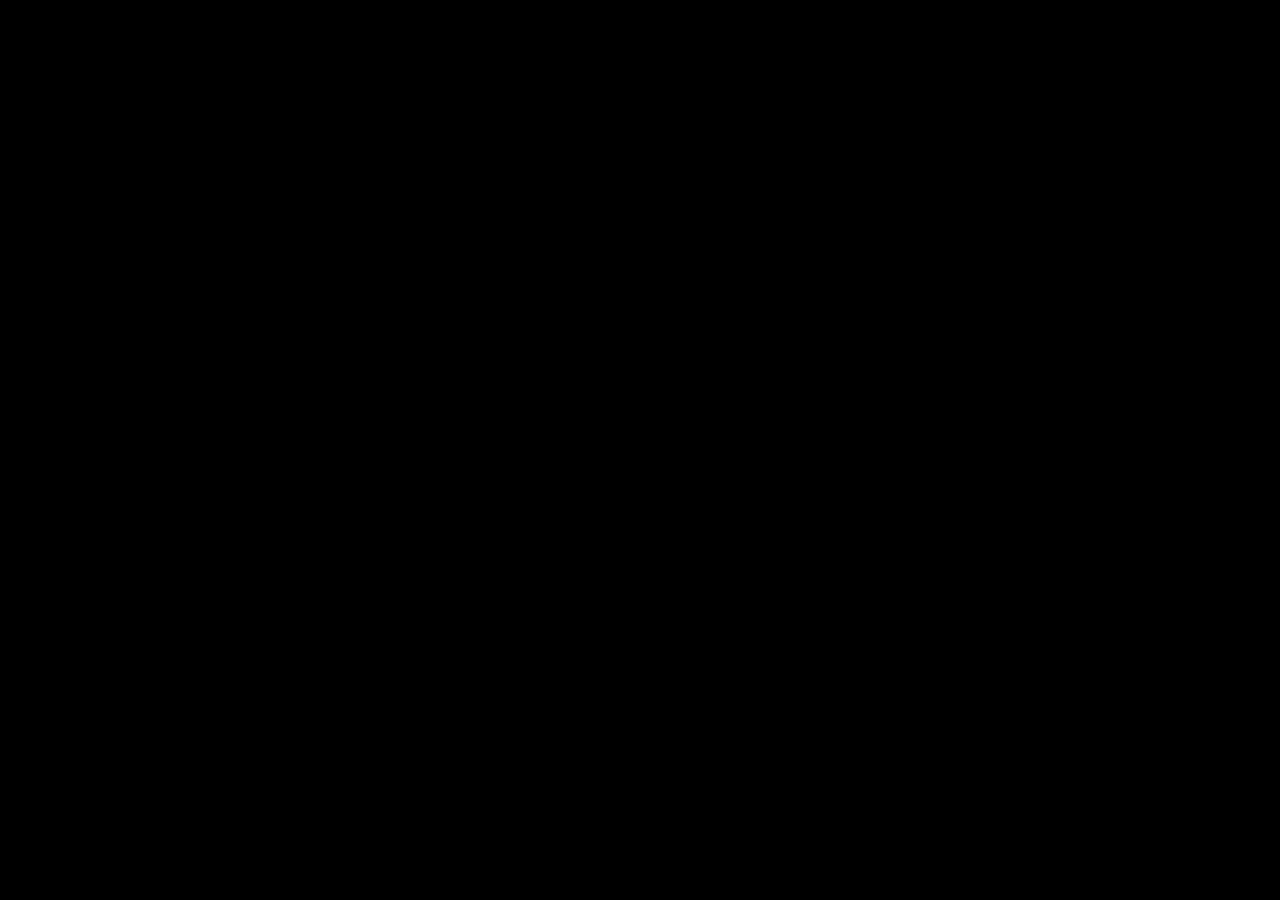
==== tutorial1/index.html @ ba489bbd "Add file" ====
<!DOCTYPE html>
<html>
<head>
    <meta charset="utf-8">
    <title>My Game</title>
    <link rel="icon" type="image/GIF" href="res/favicon.ico"/>
    <meta name="viewport" content="width=800,target-densitydpi=device-dpi,user-scalable=no" />
    <meta name="apple-mobile-web-app-capable" content="yes"/>
    <meta name="full-screen" content="yes"/>
    <meta name="screen-orientation" content="portrait"/>
    <meta name="x5-fullscreen" content="true"/>
    <meta name="360-fullscreen" content="true"/>
    <style>
        body, canvas, div {
            -moz-user-select: none;
            -webkit-user-select: none;
            -ms-user-select: none;
            -khtml-user-select: none;
            -webkit-tap-highlight-color: rgba(0, 0, 0, 0);
        }
    </style>
</head>
<body style="padding:0; margin: 0; background: #000;">
<canvas id="gameCanvas" width="800" height="600"></canvas>
<script src="cocos2d.js"></script>
</body>
</html>
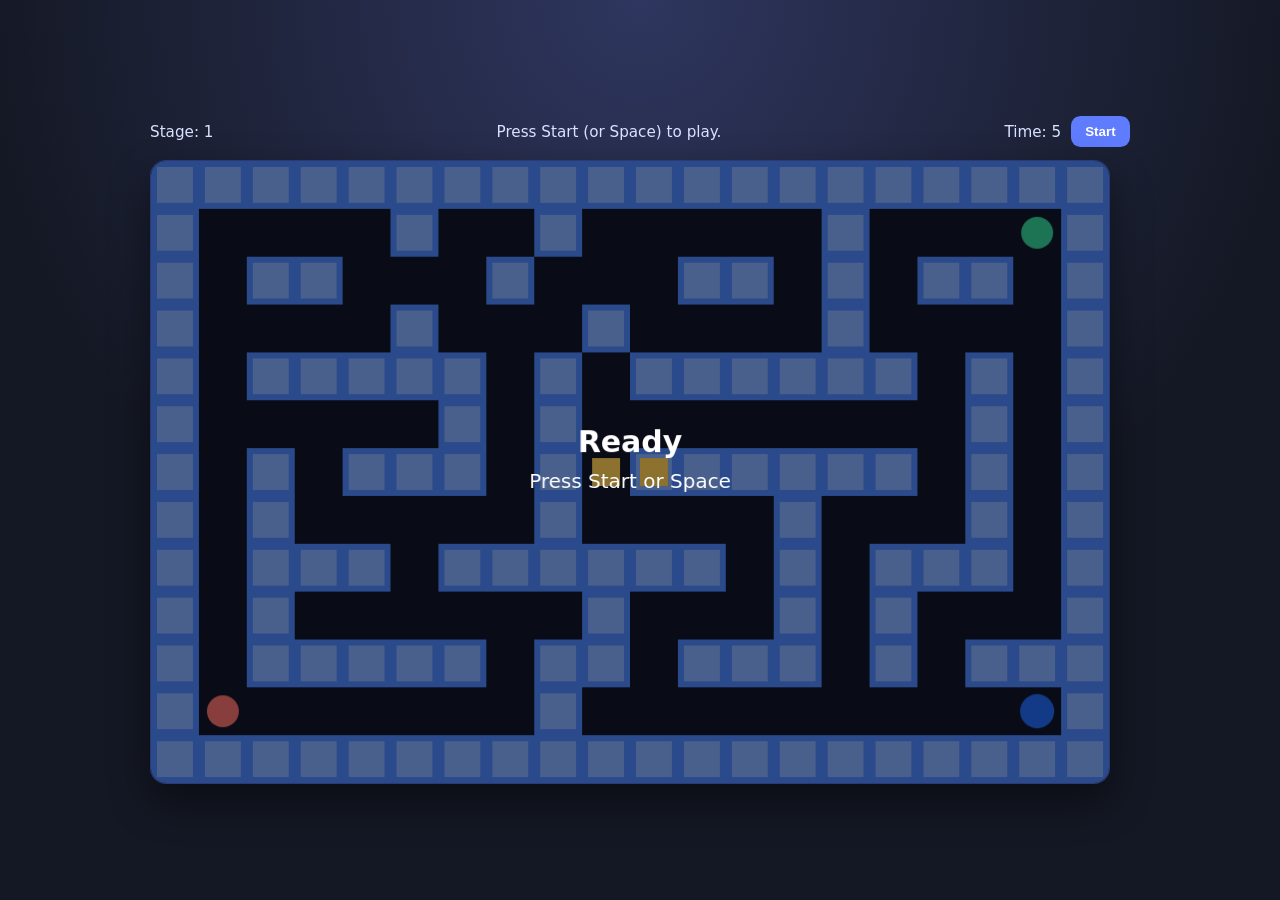
==== commit f2f2c30f: "Modernize maze game for current web platform" ====
--- a/tutorial1/index.html
+++ b/tutorial1/index.html
@@ -1,27 +1,85 @@
-<!DOCTYPE html>
-<html>
-<head>
-    <meta charset="utf-8">
-    <title>My Game</title>
-    <link rel="icon" type="image/GIF" href="res/favicon.ico"/>
-    <meta name="viewport" content="width=800,target-densitydpi=device-dpi,user-scalable=no" />
-    <meta name="apple-mobile-web-app-capable" content="yes"/>
-    <meta name="full-screen" content="yes"/>
-    <meta name="screen-orientation" content="portrait"/>
-    <meta name="x5-fullscreen" content="true"/>
-    <meta name="360-fullscreen" content="true"/>
+<!doctype html>
+<html lang="en">
+  <head>
+    <meta charset="UTF-8" />
+    <meta name="viewport" content="width=device-width, initial-scale=1" />
+    <title>Couple Maze</title>
     <style>
-        body, canvas, div {
-            -moz-user-select: none;
-            -webkit-user-select: none;
-            -ms-user-select: none;
-            -khtml-user-select: none;
-            -webkit-tap-highlight-color: rgba(0, 0, 0, 0);
-        }
+      :root {
+        color-scheme: dark;
+        font-family: Inter, system-ui, -apple-system, Segoe UI, Roboto, sans-serif;
+      }
+
+      * {
+        box-sizing: border-box;
+      }
+
+      body {
+        margin: 0;
+        min-height: 100svh;
+        display: grid;
+        place-items: center;
+        background: radial-gradient(circle at top, #2f365f, #141824 60%);
+      }
+
+      .game-shell {
+        width: min(96vw, 980px);
+        display: grid;
+        gap: 0.8rem;
+      }
+
+      .hud {
+        display: flex;
+        justify-content: space-between;
+        align-items: center;
+        font-size: 0.95rem;
+        color: #d9e2ff;
+      }
+
+      .controls {
+        display: flex;
+        gap: 0.6rem;
+        align-items: center;
+      }
+
+      button {
+        border: 0;
+        background: #5f7cff;
+        color: white;
+        border-radius: 0.6rem;
+        padding: 0.5rem 0.9rem;
+        font-weight: 600;
+        cursor: pointer;
+      }
+
+      button:hover {
+        filter: brightness(1.08);
+      }
+
+      canvas {
+        width: 100%;
+        max-width: 960px;
+        aspect-ratio: 20 / 13;
+        border-radius: 1rem;
+        border: 1px solid #5f7cff66;
+        background: #0a0d16;
+        box-shadow: 0 18px 40px #00000075;
+      }
     </style>
-</head>
-<body style="padding:0; margin: 0; background: #000;">
-<canvas id="gameCanvas" width="800" height="600"></canvas>
-<script src="cocos2d.js"></script>
-</body>
+  </head>
+  <body>
+    <main class="game-shell">
+      <header class="hud">
+        <div id="stageText">Stage: 1</div>
+        <div id="messageText">Press Start (or Space) to play.</div>
+        <div class="controls">
+          <span id="timerText">Time: 0</span>
+          <button id="startButton" type="button">Start</button>
+        </div>
+      </header>
+      <canvas id="gameCanvas" width="960" height="624" aria-label="Couple Maze game area"></canvas>
+    </main>
+
+    <script type="module" src="main.js"></script>
+  </body>
 </html>
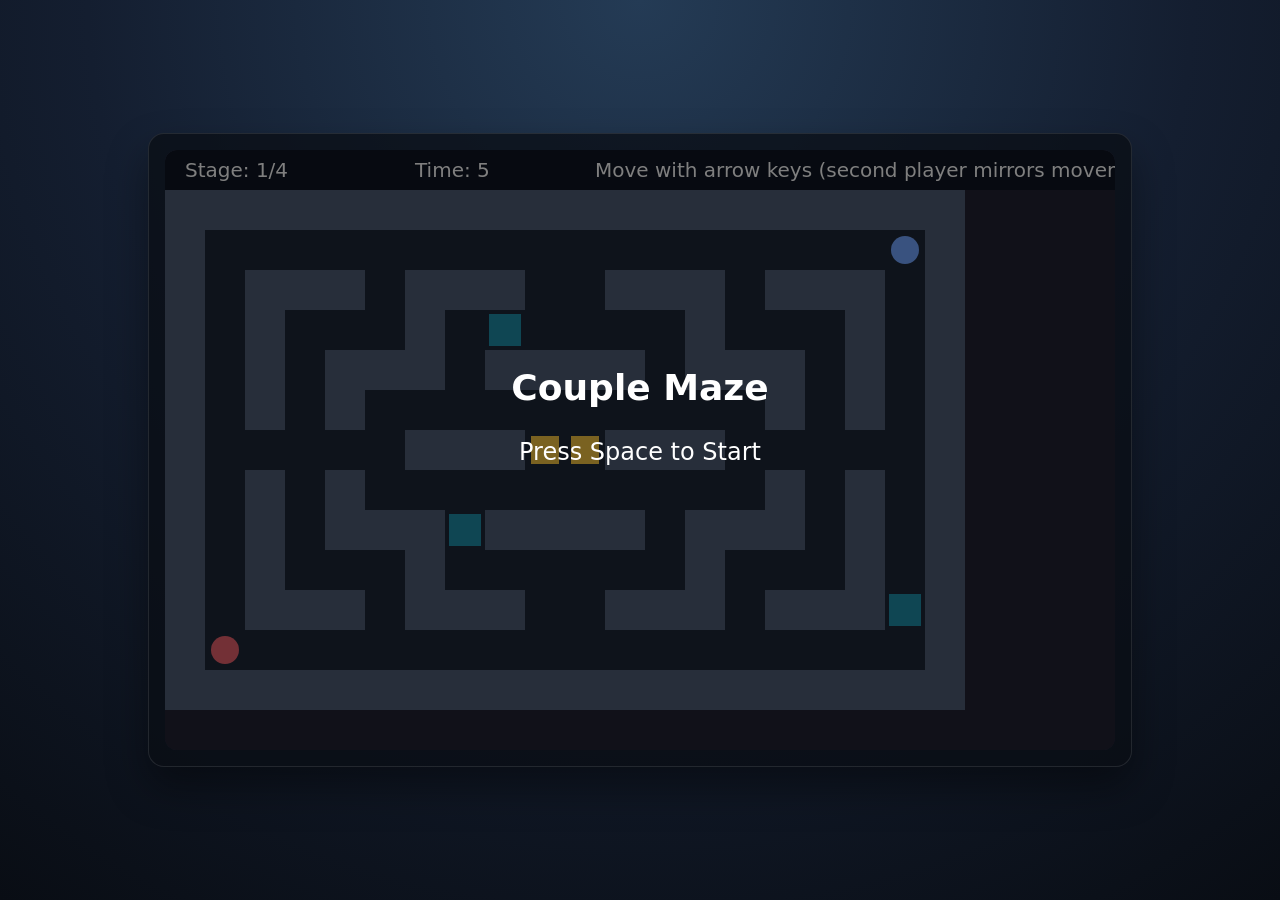
==== commit f37c84cc: "Modernize browser game with canvas-based ES module runtime" ====
--- a/tutorial1/index.html
+++ b/tutorial1/index.html
@@ -1,9 +1,9 @@
 <!doctype html>
 <html lang="en">
   <head>
-    <meta charset="UTF-8" />
+    <meta charset="utf-8" />
     <meta name="viewport" content="width=device-width, initial-scale=1" />
-    <title>Couple Maze</title>
+    <title>Couple Maze (Modernized)</title>
     <style>
       :root {
         color-scheme: dark;
@@ -16,70 +16,33 @@
 
       body {
         margin: 0;
-        min-height: 100svh;
+        min-height: 100vh;
         display: grid;
         place-items: center;
-        background: radial-gradient(circle at top, #2f365f, #141824 60%);
+        background: radial-gradient(circle at top, #243b55, #141e30 50%, #090d14);
       }
 
       .game-shell {
-        width: min(96vw, 980px);
-        display: grid;
-        gap: 0.8rem;
-      }
-
-      .hud {
-        display: flex;
-        justify-content: space-between;
-        align-items: center;
-        font-size: 0.95rem;
-        color: #d9e2ff;
-      }
-
-      .controls {
-        display: flex;
-        gap: 0.6rem;
-        align-items: center;
-      }
-
-      button {
-        border: 0;
-        background: #5f7cff;
-        color: white;
-        border-radius: 0.6rem;
-        padding: 0.5rem 0.9rem;
-        font-weight: 600;
-        cursor: pointer;
-      }
-
-      button:hover {
-        filter: brightness(1.08);
+        padding: 16px;
+        border-radius: 16px;
+        background: rgba(10, 14, 21, 0.75);
+        border: 1px solid rgba(255, 255, 255, 0.1);
+        box-shadow: 0 20px 40px rgba(0, 0, 0, 0.4);
       }
 
       canvas {
-        width: 100%;
-        max-width: 960px;
-        aspect-ratio: 20 / 13;
-        border-radius: 1rem;
-        border: 1px solid #5f7cff66;
-        background: #0a0d16;
-        box-shadow: 0 18px 40px #00000075;
+        display: block;
+        width: min(95vw, 950px);
+        height: auto;
+        border-radius: 12px;
+        background: #223;
       }
     </style>
   </head>
   <body>
     <main class="game-shell">
-      <header class="hud">
-        <div id="stageText">Stage: 1</div>
-        <div id="messageText">Press Start (or Space) to play.</div>
-        <div class="controls">
-          <span id="timerText">Time: 0</span>
-          <button id="startButton" type="button">Start</button>
-        </div>
-      </header>
-      <canvas id="gameCanvas" width="960" height="624" aria-label="Couple Maze game area"></canvas>
+      <canvas id="gameCanvas" width="950" height="600" aria-label="Couple Maze game"></canvas>
     </main>
-
-    <script type="module" src="main.js"></script>
+    <script type="module" src="./src/game.js"></script>
   </body>
 </html>
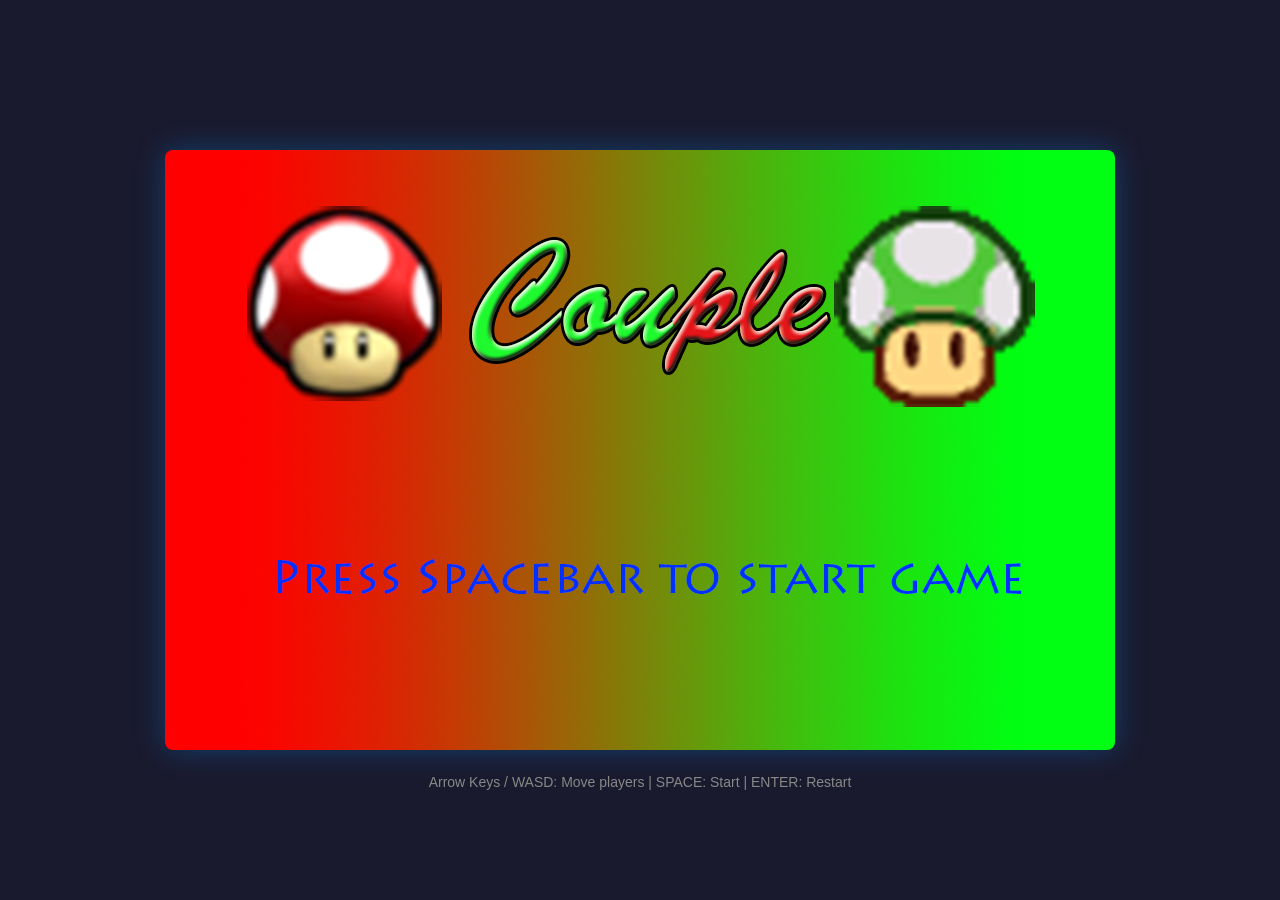
==== commit e11d7810: "Convert Cocos2d-js game to single HTML file with vanilla JavaScript - Replaced Cocos2d-js framework " ====
--- a/tutorial1/index.html
+++ b/tutorial1/index.html
@@ -1,48 +1,630 @@
-<!doctype html>
+<!DOCTYPE html>
 <html lang="en">
-  <head>
-    <meta charset="utf-8" />
-    <meta name="viewport" content="width=device-width, initial-scale=1" />
-    <title>Couple Maze (Modernized)</title>
+<head>
+    <meta charset="UTF-8">
+    <meta name="viewport" content="width=device-width, initial-scale=1.0, user-scalable=no">
+    <title>Couple - Maze Game</title>
     <style>
-      :root {
-        color-scheme: dark;
-        font-family: Inter, system-ui, -apple-system, Segoe UI, Roboto, sans-serif;
-      }
-
-      * {
-        box-sizing: border-box;
-      }
-
-      body {
-        margin: 0;
-        min-height: 100vh;
-        display: grid;
-        place-items: center;
-        background: radial-gradient(circle at top, #243b55, #141e30 50%, #090d14);
-      }
-
-      .game-shell {
-        padding: 16px;
-        border-radius: 16px;
-        background: rgba(10, 14, 21, 0.75);
-        border: 1px solid rgba(255, 255, 255, 0.1);
-        box-shadow: 0 20px 40px rgba(0, 0, 0, 0.4);
-      }
-
-      canvas {
-        display: block;
-        width: min(95vw, 950px);
-        height: auto;
-        border-radius: 12px;
-        background: #223;
-      }
+        * { margin: 0; padding: 0; box-sizing: border-box; }
+        body {
+            background: #1a1a2e;
+            display: flex;
+            justify-content: center;
+            align-items: center;
+            min-height: 100vh;
+            overflow: hidden;
+        }
+        #gameContainer {
+            position: relative;
+        }
+        canvas {
+            display: block;
+            border-radius: 8px;
+            box-shadow: 0 0 30px rgba(0, 150, 255, 0.3);
+        }
+        #instructions {
+            position: absolute;
+            bottom: -40px;
+            left: 50%;
+            transform: translateX(-50%);
+            color: #888;
+            font-family: sans-serif;
+            font-size: 14px;
+            white-space: nowrap;
+        }
     </style>
-  </head>
-  <body>
-    <main class="game-shell">
-      <canvas id="gameCanvas" width="950" height="600" aria-label="Couple Maze game"></canvas>
-    </main>
-    <script type="module" src="./src/game.js"></script>
-  </body>
+</head>
+<body>
+    <div id="gameContainer">
+        <canvas id="game" width="950" height="600"></canvas>
+        <div id="instructions">Arrow Keys / WASD: Move players | SPACE: Start | ENTER: Restart</div>
+    </div>
+
+    <script>
+    (function() {
+        'use strict';
+
+        // ==================== GAME CONFIGURATION ====================
+        const CONFIG = {
+            CANVAS_WIDTH: 950,
+            CANVAS_HEIGHT: 600,
+            MAZE_OFFSET_X: 0,
+            MAZE_OFFSET_Y: 40,
+            TILE_SIZE: 40,
+            MOVE_STEP: 5,
+            GAME_TIMES: [60, 60, 60, 60] // Time in seconds per stage
+        };
+
+        // ==================== MAZE DATA ====================
+        const MAZES = [
+            // Stage 1
+            [
+                '####################',
+                '#..................#',
+                '#.###.###..###.###.#',
+                '#.#...#.O....#...#.#',
+                '#.#.###.####.###.#.#',
+                '#.#.#..........#.#.#',
+                '#.....###..###.....#',
+                '#.#.#..........#.#.#',
+                '#.#.###O####.###.#.#',
+                '#.#...#......#...#.#',
+                '#.###.###..###.###O#',
+                '#..................#',
+                '####################'
+            ],
+            // Stage 2
+            [
+                '####################',
+                '#.###............#.#',
+                '#.###.###..###.###.#',
+                '#.#...#......#...#.#',
+                '#.#.###.####.###.#.#',
+                '#.#.#..........#.#.#',
+                '#.....###..###.#.#.#',
+                '#.#.#..........#...#',
+                '#.#.###O####.###.#.#',
+                '#.#...#......#...#.#',
+                '#.#######..###.###.#',
+                '#.#..............#.#',
+                '####################'
+            ],
+            // Stage 3
+            [
+                '####################',
+                '#.##.#.OOO..##.#.#.#',
+                '#.##.#.OOO..##...#.#',
+                '#.##...OOO.#.#.#.#.#',
+                '#.##.#.OOO##.#.#.#.#',
+                '#.#..#...#.#.#.#.#.#',
+                '#..#.#.......#.#.#.#',
+                '#.#..####.##...#.#.#',
+                '#.##..OOO##.##.#.#.#',
+                '#.##O........#.#.#.#',
+                '#..#OOO####.##.#...#',
+                '#............O.#.#.#',
+                '####################'
+            ],
+            // Stage 4
+            [
+                '####################',
+                '#..................#',
+                '#.############.#####',
+                '#.#.#...#O...#.....#',
+                '#...###.#..#.#####.#',
+                '#.#.#......#.#.....#',
+                '#...#.###..#.O..####',
+                '#.#.#.#....#.#.....#',
+                '#.#.#.#.#..#.#####.#',
+                '#.#...#.##.#.......#',
+                '#.#.#...#..#######.#',
+                '#.#.########.......#',
+                '####################'
+            ]
+        ];
+
+        // ==================== GAME STATE ====================
+        const GameState = {
+            MENU: 'menu',
+            PLAYING: 'playing',
+            GAMEOVER_TIME: 'gameover_time',
+            GAMEOVER_DEAD: 'gameover_dead',
+            STAGE_COMPLETE: 'stage_complete'
+        };
+
+        // ==================== DIRECTION ====================
+        const Direction = {
+            STILL: 0,
+            LEFT: 1,
+            RIGHT: 2,
+            UP: 3,
+            DOWN: 4
+        };
+
+        // ==================== IMAGE LOADER ====================
+        class ImageLoader {
+            constructor() {
+                this.images = {};
+                this.loaded = 0;
+                this.total = 0;
+                this.onReady = null;
+            }
+
+            load(name, src) {
+                this.total++;
+                const img = new Image();
+                img.onload = () => {
+                    this.loaded++;
+                    if (this.loaded === this.total && this.onReady) {
+                        this.onReady();
+                    }
+                };
+                img.onerror = () => {
+                    console.warn(`Failed to load image: ${src}`);
+                    this.loaded++;
+                    if (this.loaded === this.total && this.onReady) {
+                        this.onReady();
+                    }
+                };
+                img.src = src;
+                this.images[name] = img;
+                return this;
+            }
+
+            get(name) {
+                return this.images[name];
+            }
+
+            isReady() {
+                return this.loaded === this.total;
+            }
+        }
+
+        // ==================== PLAYER CLASS ====================
+        class Player {
+            constructor(x, y, playerNum, maze) {
+                this.x = x;
+                this.y = y;
+                this.playerNum = playerNum;
+                this.maze = maze;
+                this.direction = Direction.STILL;
+                this.nextDirection = Direction.STILL;
+            }
+
+            isAtCenter() {
+                return (this.x + 20) % 40 === 0 && (this.y + 20) % 40 === 0;
+            }
+
+            isPossibleToMove(dir) {
+                if (dir === Direction.STILL) return true;
+
+                let nextBlockX = (this.x - 20) / 40;
+                let nextBlockY = (this.y - 20) / 40;
+
+                switch (dir) {
+                    case Direction.UP: nextBlockY += 1; break;
+                    case Direction.DOWN: nextBlockY -= 1; break;
+                    case Direction.LEFT: nextBlockX -= 1; break;
+                    case Direction.RIGHT: nextBlockX += 1; break;
+                }
+
+                return !this.maze.isWall(nextBlockX, nextBlockY);
+            }
+
+            update() {
+                if (this.isAtCenter()) {
+                    if (!this.isPossibleToMove(this.nextDirection)) {
+                        this.nextDirection = Direction.STILL;
+                    }
+                    this.direction = this.nextDirection;
+                }
+
+                switch (this.direction) {
+                    case Direction.UP: this.y += CONFIG.MOVE_STEP; break;
+                    case Direction.DOWN: this.y -= CONFIG.MOVE_STEP; break;
+                    case Direction.LEFT: this.x -= CONFIG.MOVE_STEP; break;
+                    case Direction.RIGHT: this.x += CONFIG.MOVE_STEP; break;
+                }
+            }
+
+            isDead() {
+                const blockX = Math.round((this.x - 20) / 40);
+                const blockY = Math.round((this.y - 20) / 40);
+                return this.maze.isHazard(blockX, blockY);
+            }
+
+            draw(ctx, images) {
+                const img = this.playerNum === 1 ? images.get('player1') : images.get('player2');
+                if (img && img.complete) {
+                    ctx.drawImage(img, this.x - 20, CONFIG.CANVAS_HEIGHT - this.y - 60);
+                } else {
+                    // Fallback: draw colored circle
+                    ctx.fillStyle = this.playerNum === 1 ? '#ff6b6b' : '#4ecdc4';
+                    ctx.beginPath();
+                    ctx.arc(this.x, CONFIG.CANVAS_HEIGHT - this.y - 40, 15, 0, Math.PI * 2);
+                    ctx.fill();
+                    ctx.fillStyle = '#fff';
+                    ctx.font = 'bold 12px Arial';
+                    ctx.textAlign = 'center';
+                    ctx.fillText(this.playerNum, this.x, CONFIG.CANVAS_HEIGHT - this.y - 36);
+                }
+            }
+        }
+
+        // ==================== MAZE CLASS ====================
+        class Maze {
+            constructor(stage) {
+                this.stage = stage;
+                this.map = MAZES[stage - 1] || MAZES[0];
+                this.height = this.map.length;
+                this.width = this.map[0].length;
+            }
+
+            isWall(blockX, blockY) {
+                const r = this.height - blockY - 1;
+                const c = blockX;
+                if (r < 0 || r >= this.height || c < 0 || c >= this.width) return true;
+                return this.map[r][c] === '#';
+            }
+
+            isHazard(blockX, blockY) {
+                const r = this.height - blockY - 1;
+                const c = blockX;
+                if (r < 0 || r >= this.height || c < 0 || c >= this.width) return false;
+                return this.map[r][c] === 'O';
+            }
+
+            draw(ctx, images) {
+                const wallImg = images.get('wall');
+                const waterImg = images.get('water');
+
+                for (let r = 0; r < this.height; r++) {
+                    for (let c = 0; c < this.width; c++) {
+                        const screenX = CONFIG.MAZE_OFFSET_X + c * CONFIG.TILE_SIZE;
+                        const screenY = CONFIG.MAZE_OFFSET_Y + r * CONFIG.TILE_SIZE;
+
+                        if (this.map[r][c] === '#') {
+                            if (wallImg && wallImg.complete) {
+                                ctx.drawImage(wallImg, screenX, screenY, CONFIG.TILE_SIZE, CONFIG.TILE_SIZE);
+                            } else {
+                                // Fallback: draw brick pattern
+                                ctx.fillStyle = '#5d4e37';
+                                ctx.fillRect(screenX, screenY, CONFIG.TILE_SIZE, CONFIG.TILE_SIZE);
+                                ctx.strokeStyle = '#3d2e17';
+                                ctx.strokeRect(screenX, screenY, CONFIG.TILE_SIZE, CONFIG.TILE_SIZE);
+                            }
+                        } else if (this.map[r][c] === 'O') {
+                            if (waterImg && waterImg.complete) {
+                                ctx.drawImage(waterImg, screenX, screenY, CONFIG.TILE_SIZE, CONFIG.TILE_SIZE);
+                            } else {
+                                // Fallback: draw water
+                                ctx.fillStyle = '#3498db';
+                                ctx.fillRect(screenX, screenY, CONFIG.TILE_SIZE, CONFIG.TILE_SIZE);
+                                ctx.fillStyle = '#2980b9';
+                                ctx.beginPath();
+                                ctx.arc(screenX + 20, screenY + 20, 10, 0, Math.PI * 2);
+                                ctx.fill();
+                            }
+                        }
+                    }
+                }
+            }
+        }
+
+        // ==================== GAME CLASS ====================
+        class Game {
+            constructor(canvas) {
+                this.canvas = canvas;
+                this.ctx = canvas.getContext('2d');
+                this.state = GameState.MENU;
+                this.stage = 1;
+                this.time = 0;
+                this.lastTime = 0;
+                this.keys = {};
+
+                this.images = new ImageLoader();
+                this.loadImages();
+
+                this.images.onReady = () => {
+                    this.setupInput();
+                    this.gameLoop(0);
+                };
+            }
+
+            loadImages() {
+                this.images
+                    .load('player1', 'images/player.png')
+                    .load('player2', 'images/player2.png')
+                    .load('wall', 'images/wall2.png')
+                    .load('water', 'images/water.png')
+                    .load('goal', 'images/goal.png')
+                    .load('clock', 'images/clock.png')
+                    .load('welcome', 'images/welcome.png')
+                    .load('gameover_time', 'images/GO.png')
+                    .load('gameover_win', 'images/win.png')
+                    .load('gameover_dead', 'images/dead.jpg');
+            }
+
+            setupInput() {
+                window.addEventListener('keydown', (e) => {
+                    this.keys[e.code] = true;
+                    this.handleKeyDown(e);
+                });
+
+                window.addEventListener('keyup', (e) => {
+                    this.keys[e.code] = false;
+                    this.handleKeyUp(e);
+                });
+            }
+
+            handleKeyDown(e) {
+                switch (e.code) {
+                    case 'Space':
+                        if (this.state === GameState.MENU) {
+                            this.startGame();
+                        }
+                        break;
+                    case 'Enter':
+                        if (this.state !== GameState.MENU && this.state !== GameState.PLAYING) {
+                            if (this.autoAdvanceTimer) {
+                                clearTimeout(this.autoAdvanceTimer);
+                                this.autoAdvanceTimer = null;
+                            }
+                            if (this.state === GameState.STAGE_COMPLETE) {
+                                this.nextStage();
+                            } else {
+                                this.startGame();
+                            }
+                        }
+                        break;
+                    case 'ArrowLeft':
+                    case 'ArrowRight':
+                    case 'ArrowUp':
+                    case 'ArrowDown':
+                    case 'KeyA':
+                    case 'KeyD':
+                    case 'KeyW':
+                    case 'KeyS':
+                        e.preventDefault();
+                        if (this.state === GameState.PLAYING) {
+                            this.setPlayerDirections(e.code);
+                        }
+                        break;
+                }
+            }
+
+            handleKeyUp(e) {
+                if (this.state === GameState.PLAYING && this.playerA && this.playerB) {
+                    if (['ArrowLeft', 'ArrowRight', 'ArrowUp', 'ArrowDown', 'KeyA', 'KeyD', 'KeyW', 'KeyS'].includes(e.code)) {
+                        this.playerA.nextDirection = Direction.STILL;
+                        this.playerB.nextDirection = Direction.STILL;
+                    }
+                }
+            }
+
+            setPlayerDirections(keyCode) {
+                if (!this.playerA || !this.playerB) return;
+
+                switch (keyCode) {
+                    case 'ArrowLeft':
+                    case 'KeyA':
+                        this.playerA.nextDirection = Direction.LEFT;
+                        this.playerB.nextDirection = Direction.RIGHT;
+                        break;
+                    case 'ArrowRight':
+                    case 'KeyD':
+                        this.playerA.nextDirection = Direction.RIGHT;
+                        this.playerB.nextDirection = Direction.LEFT;
+                        break;
+                    case 'ArrowUp':
+                    case 'KeyW':
+                        this.playerA.nextDirection = Direction.UP;
+                        this.playerB.nextDirection = Direction.DOWN;
+                        break;
+                    case 'ArrowDown':
+                    case 'KeyS':
+                        this.playerA.nextDirection = Direction.DOWN;
+                        this.playerB.nextDirection = Direction.UP;
+                        break;
+                }
+            }
+
+            startGame() {
+                this.state = GameState.PLAYING;
+                this.maze = new Maze(this.stage);
+                this.playerA = new Player(60, 60, 1, this.maze);
+                this.playerB = new Player(740, 460, 2, this.maze);
+                this.time = CONFIG.GAME_TIMES[this.stage - 1] || 60;
+                this.lastTime = performance.now();
+            }
+
+            nextStage() {
+                this.stage++;
+                if (this.stage > MAZES.length) {
+                    this.stage = 1; // Loop back to first stage
+                }
+                this.startGame();
+            }
+
+            update(deltaTime) {
+                if (this.state !== GameState.PLAYING) return;
+
+                // Update time
+                this.time -= deltaTime / 1000;
+                if (this.time <= 0) {
+                    this.state = GameState.GAMEOVER_TIME;
+                    return;
+                }
+
+                // Update players
+                this.playerA.update();
+                this.playerB.update();
+
+                // Check if players reached goal (center at 400, 260)
+                if (Math.abs(this.playerA.x - 380) < 10 && Math.abs(this.playerA.y - 260) < 10 &&
+                    Math.abs(this.playerB.x - 420) < 10 && Math.abs(this.playerB.y - 260) < 10) {
+                    this.state = GameState.STAGE_COMPLETE;
+                    return;
+                }
+
+                // Check if any player is dead
+                if (this.playerA.isDead() || this.playerB.isDead()) {
+                    this.state = GameState.GAMEOVER_DEAD;
+                }
+            }
+
+            draw() {
+                const ctx = this.ctx;
+
+                // Clear canvas
+                ctx.fillStyle = '#2c3e50';
+                ctx.fillRect(0, 0, CONFIG.CANVAS_WIDTH, CONFIG.CANVAS_HEIGHT);
+
+                // Draw header area
+                ctx.fillStyle = '#34495e';
+                ctx.fillRect(0, 0, CONFIG.CANVAS_WIDTH, CONFIG.MAZE_OFFSET_Y);
+
+                switch (this.state) {
+                    case GameState.MENU:
+                        this.drawMenu();
+                        break;
+                    case GameState.PLAYING:
+                        this.drawGame();
+                        break;
+                    case GameState.GAMEOVER_TIME:
+                        this.drawGame();
+                        this.drawOverlay('gameover_time');
+                        break;
+                    case GameState.GAMEOVER_DEAD:
+                        this.drawGame();
+                        this.drawOverlay('gameover_dead');
+                        break;
+                    case GameState.STAGE_COMPLETE:
+                        this.drawGame();
+                        this.drawOverlay('gameover_win');
+                        break;
+                }
+            }
+
+            drawMenu() {
+                const ctx = this.ctx;
+                const img = this.images.get('welcome');
+                if (img && img.complete) {
+                    ctx.drawImage(img, (CONFIG.CANVAS_WIDTH - img.width) / 2, (CONFIG.CANVAS_HEIGHT - img.height) / 2);
+                } else {
+                    // Fallback menu
+                    ctx.fillStyle = '#fff';
+                    ctx.font = 'bold 48px Arial';
+                    ctx.textAlign = 'center';
+                    ctx.fillText('COUPLE', CONFIG.CANVAS_WIDTH / 2, CONFIG.CANVAS_HEIGHT / 2 - 50);
+                    ctx.font = '24px Arial';
+                    ctx.fillText('A Two-Player Maze Game', CONFIG.CANVAS_WIDTH / 2, CONFIG.CANVAS_HEIGHT / 2);
+                    ctx.font = '20px Arial';
+                    ctx.fillStyle = '#f1c40f';
+                    ctx.fillText('Press SPACE to Start', CONFIG.CANVAS_WIDTH / 2, CONFIG.CANVAS_HEIGHT / 2 + 60);
+                }
+            }
+
+            drawGame() {
+                const ctx = this.ctx;
+
+                // Draw maze
+                if (this.maze) {
+                    this.maze.draw(ctx, this.images);
+                }
+
+                // Draw goal
+                const goalImg = this.images.get('goal');
+                const goalX = 400;
+                const goalY = 260;
+                if (goalImg && goalImg.complete) {
+                    ctx.drawImage(goalImg, goalX - 40, CONFIG.CANVAS_HEIGHT - goalY - 60, 80, 40);
+                } else {
+                    ctx.fillStyle = '#f1c40f';
+                    ctx.fillRect(goalX - 40, CONFIG.CANVAS_HEIGHT - goalY - 60, 80, 40);
+                }
+
+                // Draw players
+                if (this.playerA) this.playerA.draw(ctx, this.images);
+                if (this.playerB) this.playerB.draw(ctx, this.images);
+
+                // Draw UI
+                this.drawUI();
+            }
+
+            drawUI() {
+                const ctx = this.ctx;
+
+                // Stage label
+                ctx.fillStyle = '#fff';
+                ctx.font = 'bold 24px Arial';
+                ctx.textAlign = 'left';
+                ctx.fillText(`Stage: ${this.stage}`, 20, 28);
+
+                // Clock icon and time
+                const clockImg = this.images.get('clock');
+                if (clockImg && clockImg.complete) {
+                    ctx.drawImage(clockImg, CONFIG.CANVAS_WIDTH - 100, 5, 30, 30);
+                }
+
+                ctx.textAlign = 'right';
+                const timeColor = this.time < 10 ? '#e74c3c' : '#fff';
+                ctx.fillStyle = timeColor;
+                ctx.font = 'bold 28px Arial';
+                ctx.fillText(Math.ceil(this.time).toString(), CONFIG.CANVAS_WIDTH - 20, 30);
+            }
+
+            drawOverlay(imageName) {
+                const ctx = this.ctx;
+                const img = this.images.get(imageName);
+
+                // Semi-transparent background
+                ctx.fillStyle = 'rgba(0, 0, 0, 0.5)';
+                ctx.fillRect(0, 0, CONFIG.CANVAS_WIDTH, CONFIG.CANVAS_HEIGHT);
+
+                if (img && img.complete) {
+                    ctx.drawImage(img, (CONFIG.CANVAS_WIDTH - img.width) / 2, (CONFIG.CANVAS_HEIGHT - img.height) / 2);
+                }
+
+                // Instructions
+                ctx.fillStyle = '#f1c40f';
+                ctx.font = '20px Arial';
+                ctx.textAlign = 'center';
+
+                if (this.state === GameState.STAGE_COMPLETE) {
+                    ctx.fillText('Press ENTER for next stage', CONFIG.CANVAS_WIDTH / 2, CONFIG.CANVAS_HEIGHT - 50);
+
+                    // Auto-advance after 2 seconds
+                    if (!this.autoAdvanceTimer) {
+                        this.autoAdvanceTimer = setTimeout(() => {
+                            this.nextStage();
+                            this.autoAdvanceTimer = null;
+                        }, 2000);
+                    }
+                } else {
+                    ctx.fillText('Press ENTER to restart', CONFIG.CANVAS_WIDTH / 2, CONFIG.CANVAS_HEIGHT - 50);
+                    this.autoAdvanceTimer = null;
+                }
+            }
+
+            gameLoop(currentTime) {
+                const deltaTime = currentTime - this.lastTime;
+                this.lastTime = currentTime;
+
+                this.update(deltaTime);
+                this.draw();
+
+                requestAnimationFrame((t) => this.gameLoop(t));
+            }
+        }
+
+        // ==================== INITIALIZE GAME ====================
+        window.addEventListener('DOMContentLoaded', () => {
+            const canvas = document.getElementById('game');
+            new Game(canvas);
+        });
+
+    })();
+    </script>
+</body>
 </html>
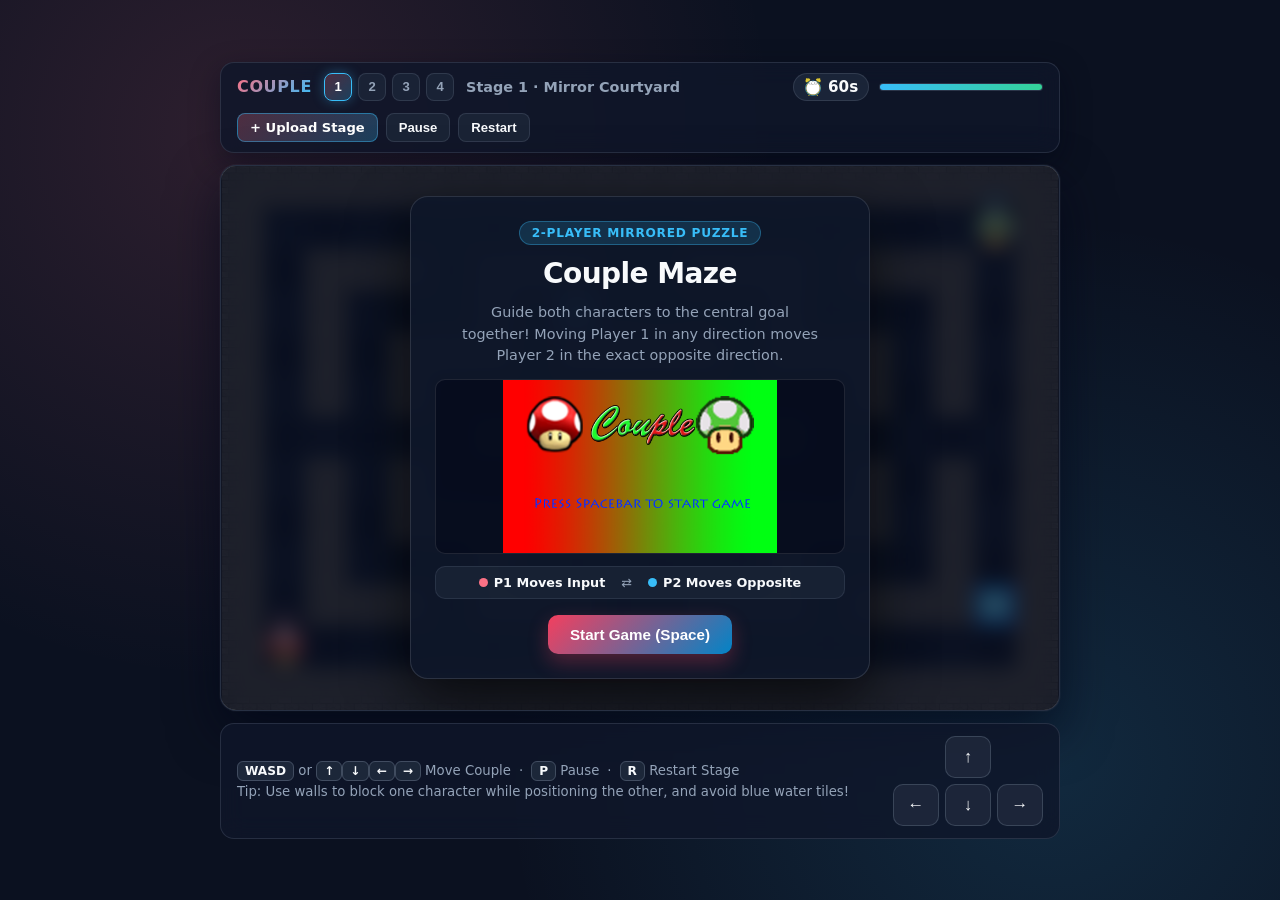
==== commit 7d8d6a9b: "Add custom stage upload page with BFS solvability check and playtest verification" ====
--- a/tutorial1/index.html
+++ b/tutorial1/index.html
@@ -2,629 +2,89 @@
 <html lang="en">
 <head>
     <meta charset="UTF-8">
-    <meta name="viewport" content="width=device-width, initial-scale=1.0, user-scalable=no">
-    <title>Couple - Maze Game</title>
-    <style>
-        * { margin: 0; padding: 0; box-sizing: border-box; }
-        body {
-            background: #1a1a2e;
-            display: flex;
-            justify-content: center;
-            align-items: center;
-            min-height: 100vh;
-            overflow: hidden;
-        }
-        #gameContainer {
-            position: relative;
-        }
-        canvas {
-            display: block;
-            border-radius: 8px;
-            box-shadow: 0 0 30px rgba(0, 150, 255, 0.3);
-        }
-        #instructions {
-            position: absolute;
-            bottom: -40px;
-            left: 50%;
-            transform: translateX(-50%);
-            color: #888;
-            font-family: sans-serif;
-            font-size: 14px;
-            white-space: nowrap;
-        }
-    </style>
+    <meta name="viewport" content="width=device-width, initial-scale=1.0, maximum-scale=1.0, user-scalable=no">
+    <title>Couple — Cooperative Mirrored Maze Game</title>
+    <link rel="icon" href="data:image/svg+xml,<svg xmlns='http://www.w3.org/2000/svg' viewBox='0 0 100 100'><text y='.9em' font-size='90'>💑</text></svg>">
+    <link rel="stylesheet" href="styles.css">
 </head>
 <body>
-    <div id="gameContainer">
-        <canvas id="game" width="950" height="600"></canvas>
-        <div id="instructions">Arrow Keys / WASD: Move players | SPACE: Start | ENTER: Restart</div>
-    </div>
+    <main class="app-shell">
+        <!-- Top HUD Bar -->
+        <header class="hud-bar" aria-label="Game Status">
+            <div class="hud-left">
+                <div class="brand-mark">Couple</div>
+                <div id="stagePills" class="stage-pills" aria-label="Stage Selector"></div>
+                <span id="hudStageName" class="hud-stage-name">Stage 1 · Mirror Courtyard</span>
+            </div>
 
-    <script>
-    (function() {
-        'use strict';
+            <div class="hud-center">
+                <div id="hudTimerBadge" class="timer-badge" title="Time Remaining">
+                    <img src="images/clock.png" alt="Clock">
+                    <span id="hudTimerValue">60s</span>
+                </div>
+                <div class="timer-track" aria-hidden="true">
+                    <div id="hudTimerBar" class="timer-bar"></div>
+                </div>
+            </div>
 
-        // ==================== GAME CONFIGURATION ====================
-        const CONFIG = {
-            CANVAS_WIDTH: 950,
-            CANVAS_HEIGHT: 600,
-            MAZE_OFFSET_X: 0,
-            MAZE_OFFSET_Y: 40,
-            TILE_SIZE: 40,
-            MOVE_STEP: 5,
-            GAME_TIMES: [60, 60, 60, 60] // Time in seconds per stage
-        };
+            <div class="hud-actions">
+                <a href="upload.html" id="btnUploadPage" class="hud-btn hud-btn-accent" title="Create or Upload a Custom Stage">+ Upload Stage</a>
+                <button id="btnPause" type="button" class="hud-btn" title="Pause or Resume (P)">Pause</button>
+                <button id="btnRestart" type="button" class="hud-btn" title="Restart Current Stage (R)">Restart</button>
+            </div>
+        </header>
 
-        // ==================== MAZE DATA ====================
-        const MAZES = [
-            // Stage 1
-            [
-                '####################',
-                '#..................#',
-                '#.###.###..###.###.#',
-                '#.#...#.O....#...#.#',
-                '#.#.###.####.###.#.#',
-                '#.#.#..........#.#.#',
-                '#.....###..###.....#',
-                '#.#.#..........#.#.#',
-                '#.#.###O####.###.#.#',
-                '#.#...#......#...#.#',
-                '#.###.###..###.###O#',
-                '#..................#',
-                '####################'
-            ],
-            // Stage 2
-            [
-                '####################',
-                '#.###............#.#',
-                '#.###.###..###.###.#',
-                '#.#...#......#...#.#',
-                '#.#.###.####.###.#.#',
-                '#.#.#..........#.#.#',
-                '#.....###..###.#.#.#',
-                '#.#.#..........#...#',
-                '#.#.###O####.###.#.#',
-                '#.#...#......#...#.#',
-                '#.#######..###.###.#',
-                '#.#..............#.#',
-                '####################'
-            ],
-            // Stage 3
-            [
-                '####################',
-                '#.##.#.OOO..##.#.#.#',
-                '#.##.#.OOO..##...#.#',
-                '#.##...OOO.#.#.#.#.#',
-                '#.##.#.OOO##.#.#.#.#',
-                '#.#..#...#.#.#.#.#.#',
-                '#..#.#.......#.#.#.#',
-                '#.#..####.##...#.#.#',
-                '#.##..OOO##.##.#.#.#',
-                '#.##O........#.#.#.#',
-                '#..#OOO####.##.#...#',
-                '#............O.#.#.#',
-                '####################'
-            ],
-            // Stage 4
-            [
-                '####################',
-                '#..................#',
-                '#.############.#####',
-                '#.#.#...#O...#.....#',
-                '#...###.#..#.#####.#',
-                '#.#.#......#.#.....#',
-                '#...#.###..#.O..####',
-                '#.#.#.#....#.#.....#',
-                '#.#.#.#.#..#.#####.#',
-                '#.#...#.##.#.......#',
-                '#.#.#...#..#######.#',
-                '#.#.########.......#',
-                '####################'
-            ]
-        ];
+        <!-- Maze Stage Canvas + Glassmorphic Overlay -->
+        <section class="stage-viewport">
+            <canvas id="game" width="800" height="520"></canvas>
 
-        // ==================== GAME STATE ====================
-        const GameState = {
-            MENU: 'menu',
-            PLAYING: 'playing',
-            GAMEOVER_TIME: 'gameover_time',
-            GAMEOVER_DEAD: 'gameover_dead',
-            STAGE_COMPLETE: 'stage_complete'
-        };
+            <div id="gameOverlay" class="game-overlay" role="dialog" aria-modal="true">
+                <div class="overlay-card">
+                    <span id="overlayBadge" class="overlay-badge" data-tone="info">2-Player Mirrored Puzzle</span>
+                    <h1 id="overlayTitle" class="overlay-title">Couple Maze</h1>
+                    <p id="overlaySubtitle" class="overlay-subtitle">
+                        Guide both characters to the central goal together! Moving Player 1 in any direction moves Player 2 in the exact opposite direction.
+                    </p>
+                    <img id="overlayBanner" class="overlay-banner" src="images/welcome.png" alt="Couple Maze Welcome Banner">
 
-        // ==================== DIRECTION ====================
-        const Direction = {
-            STILL: 0,
-            LEFT: 1,
-            RIGHT: 2,
-            UP: 3,
-            DOWN: 4
-        };
+                    <div class="mirror-rule-box">
+                        <span class="mirror-chip"><i class="dot-p1"></i> P1 Moves Input</span>
+                        <span>⇄</span>
+                        <span class="mirror-chip"><i class="dot-p2"></i> P2 Moves Opposite</span>
+                    </div>
 
-        // ==================== IMAGE LOADER ====================
-        class ImageLoader {
-            constructor() {
-                this.images = {};
-                this.loaded = 0;
-                this.total = 0;
-                this.onReady = null;
-            }
+                    <div class="overlay-actions">
+                        <button id="overlayPrimaryBtn" type="button" class="btn-primary">Start Game (Space)</button>
+                        <button id="overlaySecondaryBtn" type="button" class="btn-secondary is-hidden">Restart Stage</button>
+                    </div>
+                </div>
+            </div>
+        </section>
 
-            load(name, src) {
-                this.total++;
-                const img = new Image();
-                img.onload = () => {
-                    this.loaded++;
-                    if (this.loaded === this.total && this.onReady) {
-                        this.onReady();
-                    }
-                };
-                img.onerror = () => {
-                    console.warn(`Failed to load image: ${src}`);
-                    this.loaded++;
-                    if (this.loaded === this.total && this.onReady) {
-                        this.onReady();
-                    }
-                };
-                img.src = src;
-                this.images[name] = img;
-                return this;
-            }
+        <!-- Controls Legend & Interactive Touch D-Pad -->
+        <footer class="controls-dock">
+            <div class="controls-info">
+                <div class="controls-legend">
+                    <span><kbd>WASD</kbd> or <kbd>↑</kbd><kbd>↓</kbd><kbd>←</kbd><kbd>→</kbd> Move Couple</span>
+                    <span>·</span>
+                    <span><kbd>P</kbd> Pause</span>
+                    <span>·</span>
+                    <span><kbd>R</kbd> Restart Stage</span>
+                </div>
+                <div class="controls-legend">
+                    <span>Tip: Use walls to block one character while positioning the other, and avoid blue water tiles!</span>
+                </div>
+            </div>
 
-            get(name) {
-                return this.images[name];
-            }
+            <div class="dpad-cluster" role="group" aria-label="Directional Pad">
+                <button type="button" class="dpad-btn" data-dpad-dir="up" aria-label="Move Up">↑</button>
+                <button type="button" class="dpad-btn" data-dpad-dir="left" aria-label="Move Left">←</button>
+                <button type="button" class="dpad-btn" data-dpad-dir="down" aria-label="Move Down">↓</button>
+                <button type="button" class="dpad-btn" data-dpad-dir="right" aria-label="Move Right">→</button>
+            </div>
+        </footer>
+    </main>
 
-            isReady() {
-                return this.loaded === this.total;
-            }
-        }
-
-        // ==================== PLAYER CLASS ====================
-        class Player {
-            constructor(x, y, playerNum, maze) {
-                this.x = x;
-                this.y = y;
-                this.playerNum = playerNum;
-                this.maze = maze;
-                this.direction = Direction.STILL;
-                this.nextDirection = Direction.STILL;
-            }
-
-            isAtCenter() {
-                return (this.x + 20) % 40 === 0 && (this.y + 20) % 40 === 0;
-            }
-
-            isPossibleToMove(dir) {
-                if (dir === Direction.STILL) return true;
-
-                let nextBlockX = (this.x - 20) / 40;
-                let nextBlockY = (this.y - 20) / 40;
-
-                switch (dir) {
-                    case Direction.UP: nextBlockY += 1; break;
-                    case Direction.DOWN: nextBlockY -= 1; break;
-                    case Direction.LEFT: nextBlockX -= 1; break;
-                    case Direction.RIGHT: nextBlockX += 1; break;
-                }
-
-                return !this.maze.isWall(nextBlockX, nextBlockY);
-            }
-
-            update() {
-                if (this.isAtCenter()) {
-                    if (!this.isPossibleToMove(this.nextDirection)) {
-                        this.nextDirection = Direction.STILL;
-                    }
-                    this.direction = this.nextDirection;
-                }
-
-                switch (this.direction) {
-                    case Direction.UP: this.y += CONFIG.MOVE_STEP; break;
-                    case Direction.DOWN: this.y -= CONFIG.MOVE_STEP; break;
-                    case Direction.LEFT: this.x -= CONFIG.MOVE_STEP; break;
-                    case Direction.RIGHT: this.x += CONFIG.MOVE_STEP; break;
-                }
-            }
-
-            isDead() {
-                const blockX = Math.round((this.x - 20) / 40);
-                const blockY = Math.round((this.y - 20) / 40);
-                return this.maze.isHazard(blockX, blockY);
-            }
-
-            draw(ctx, images) {
-                const img = this.playerNum === 1 ? images.get('player1') : images.get('player2');
-                if (img && img.complete) {
-                    ctx.drawImage(img, this.x - 20, CONFIG.CANVAS_HEIGHT - this.y - 60);
-                } else {
-                    // Fallback: draw colored circle
-                    ctx.fillStyle = this.playerNum === 1 ? '#ff6b6b' : '#4ecdc4';
-                    ctx.beginPath();
-                    ctx.arc(this.x, CONFIG.CANVAS_HEIGHT - this.y - 40, 15, 0, Math.PI * 2);
-                    ctx.fill();
-                    ctx.fillStyle = '#fff';
-                    ctx.font = 'bold 12px Arial';
-                    ctx.textAlign = 'center';
-                    ctx.fillText(this.playerNum, this.x, CONFIG.CANVAS_HEIGHT - this.y - 36);
-                }
-            }
-        }
-
-        // ==================== MAZE CLASS ====================
-        class Maze {
-            constructor(stage) {
-                this.stage = stage;
-                this.map = MAZES[stage - 1] || MAZES[0];
-                this.height = this.map.length;
-                this.width = this.map[0].length;
-            }
-
-            isWall(blockX, blockY) {
-                const r = this.height - blockY - 1;
-                const c = blockX;
-                if (r < 0 || r >= this.height || c < 0 || c >= this.width) return true;
-                return this.map[r][c] === '#';
-            }
-
-            isHazard(blockX, blockY) {
-                const r = this.height - blockY - 1;
-                const c = blockX;
-                if (r < 0 || r >= this.height || c < 0 || c >= this.width) return false;
-                return this.map[r][c] === 'O';
-            }
-
-            draw(ctx, images) {
-                const wallImg = images.get('wall');
-                const waterImg = images.get('water');
-
-                for (let r = 0; r < this.height; r++) {
-                    for (let c = 0; c < this.width; c++) {
-                        const screenX = CONFIG.MAZE_OFFSET_X + c * CONFIG.TILE_SIZE;
-                        const screenY = CONFIG.MAZE_OFFSET_Y + r * CONFIG.TILE_SIZE;
-
-                        if (this.map[r][c] === '#') {
-                            if (wallImg && wallImg.complete) {
-                                ctx.drawImage(wallImg, screenX, screenY, CONFIG.TILE_SIZE, CONFIG.TILE_SIZE);
-                            } else {
-                                // Fallback: draw brick pattern
-                                ctx.fillStyle = '#5d4e37';
-                                ctx.fillRect(screenX, screenY, CONFIG.TILE_SIZE, CONFIG.TILE_SIZE);
-                                ctx.strokeStyle = '#3d2e17';
-                                ctx.strokeRect(screenX, screenY, CONFIG.TILE_SIZE, CONFIG.TILE_SIZE);
-                            }
-                        } else if (this.map[r][c] === 'O') {
-                            if (waterImg && waterImg.complete) {
-                                ctx.drawImage(waterImg, screenX, screenY, CONFIG.TILE_SIZE, CONFIG.TILE_SIZE);
-                            } else {
-                                // Fallback: draw water
-                                ctx.fillStyle = '#3498db';
-                                ctx.fillRect(screenX, screenY, CONFIG.TILE_SIZE, CONFIG.TILE_SIZE);
-                                ctx.fillStyle = '#2980b9';
-                                ctx.beginPath();
-                                ctx.arc(screenX + 20, screenY + 20, 10, 0, Math.PI * 2);
-                                ctx.fill();
-                            }
-                        }
-                    }
-                }
-            }
-        }
-
-        // ==================== GAME CLASS ====================
-        class Game {
-            constructor(canvas) {
-                this.canvas = canvas;
-                this.ctx = canvas.getContext('2d');
-                this.state = GameState.MENU;
-                this.stage = 1;
-                this.time = 0;
-                this.lastTime = 0;
-                this.keys = {};
-
-                this.images = new ImageLoader();
-                this.loadImages();
-
-                this.images.onReady = () => {
-                    this.setupInput();
-                    this.gameLoop(0);
-                };
-            }
-
-            loadImages() {
-                this.images
-                    .load('player1', 'images/player.png')
-                    .load('player2', 'images/player2.png')
-                    .load('wall', 'images/wall2.png')
-                    .load('water', 'images/water.png')
-                    .load('goal', 'images/goal.png')
-                    .load('clock', 'images/clock.png')
-                    .load('welcome', 'images/welcome.png')
-                    .load('gameover_time', 'images/GO.png')
-                    .load('gameover_win', 'images/win.png')
-                    .load('gameover_dead', 'images/dead.jpg');
-            }
-
-            setupInput() {
-                window.addEventListener('keydown', (e) => {
-                    this.keys[e.code] = true;
-                    this.handleKeyDown(e);
-                });
-
-                window.addEventListener('keyup', (e) => {
-                    this.keys[e.code] = false;
-                    this.handleKeyUp(e);
-                });
-            }
-
-            handleKeyDown(e) {
-                switch (e.code) {
-                    case 'Space':
-                        if (this.state === GameState.MENU) {
-                            this.startGame();
-                        }
-                        break;
-                    case 'Enter':
-                        if (this.state !== GameState.MENU && this.state !== GameState.PLAYING) {
-                            if (this.autoAdvanceTimer) {
-                                clearTimeout(this.autoAdvanceTimer);
-                                this.autoAdvanceTimer = null;
-                            }
-                            if (this.state === GameState.STAGE_COMPLETE) {
-                                this.nextStage();
-                            } else {
-                                this.startGame();
-                            }
-                        }
-                        break;
-                    case 'ArrowLeft':
-                    case 'ArrowRight':
-                    case 'ArrowUp':
-                    case 'ArrowDown':
-                    case 'KeyA':
-                    case 'KeyD':
-                    case 'KeyW':
-                    case 'KeyS':
-                        e.preventDefault();
-                        if (this.state === GameState.PLAYING) {
-                            this.setPlayerDirections(e.code);
-                        }
-                        break;
-                }
-            }
-
-            handleKeyUp(e) {
-                if (this.state === GameState.PLAYING && this.playerA && this.playerB) {
-                    if (['ArrowLeft', 'ArrowRight', 'ArrowUp', 'ArrowDown', 'KeyA', 'KeyD', 'KeyW', 'KeyS'].includes(e.code)) {
-                        this.playerA.nextDirection = Direction.STILL;
-                        this.playerB.nextDirection = Direction.STILL;
-                    }
-                }
-            }
-
-            setPlayerDirections(keyCode) {
-                if (!this.playerA || !this.playerB) return;
-
-                switch (keyCode) {
-                    case 'ArrowLeft':
-                    case 'KeyA':
-                        this.playerA.nextDirection = Direction.LEFT;
-                        this.playerB.nextDirection = Direction.RIGHT;
-                        break;
-                    case 'ArrowRight':
-                    case 'KeyD':
-                        this.playerA.nextDirection = Direction.RIGHT;
-                        this.playerB.nextDirection = Direction.LEFT;
-                        break;
-                    case 'ArrowUp':
-                    case 'KeyW':
-                        this.playerA.nextDirection = Direction.UP;
-                        this.playerB.nextDirection = Direction.DOWN;
-                        break;
-                    case 'ArrowDown':
-                    case 'KeyS':
-                        this.playerA.nextDirection = Direction.DOWN;
-                        this.playerB.nextDirection = Direction.UP;
-                        break;
-                }
-            }
-
-            startGame() {
-                this.state = GameState.PLAYING;
-                this.maze = new Maze(this.stage);
-                this.playerA = new Player(60, 60, 1, this.maze);
-                this.playerB = new Player(740, 460, 2, this.maze);
-                this.time = CONFIG.GAME_TIMES[this.stage - 1] || 60;
-                this.lastTime = performance.now();
-            }
-
-            nextStage() {
-                this.stage++;
-                if (this.stage > MAZES.length) {
-                    this.stage = 1; // Loop back to first stage
-                }
-                this.startGame();
-            }
-
-            update(deltaTime) {
-                if (this.state !== GameState.PLAYING) return;
-
-                // Update time
-                this.time -= deltaTime / 1000;
-                if (this.time <= 0) {
-                    this.state = GameState.GAMEOVER_TIME;
-                    return;
-                }
-
-                // Update players
-                this.playerA.update();
-                this.playerB.update();
-
-                // Check if players reached goal (center at 400, 260)
-                if (Math.abs(this.playerA.x - 380) < 10 && Math.abs(this.playerA.y - 260) < 10 &&
-                    Math.abs(this.playerB.x - 420) < 10 && Math.abs(this.playerB.y - 260) < 10) {
-                    this.state = GameState.STAGE_COMPLETE;
-                    return;
-                }
-
-                // Check if any player is dead
-                if (this.playerA.isDead() || this.playerB.isDead()) {
-                    this.state = GameState.GAMEOVER_DEAD;
-                }
-            }
-
-            draw() {
-                const ctx = this.ctx;
-
-                // Clear canvas
-                ctx.fillStyle = '#2c3e50';
-                ctx.fillRect(0, 0, CONFIG.CANVAS_WIDTH, CONFIG.CANVAS_HEIGHT);
-
-                // Draw header area
-                ctx.fillStyle = '#34495e';
-                ctx.fillRect(0, 0, CONFIG.CANVAS_WIDTH, CONFIG.MAZE_OFFSET_Y);
-
-                switch (this.state) {
-                    case GameState.MENU:
-                        this.drawMenu();
-                        break;
-                    case GameState.PLAYING:
-                        this.drawGame();
-                        break;
-                    case GameState.GAMEOVER_TIME:
-                        this.drawGame();
-                        this.drawOverlay('gameover_time');
-                        break;
-                    case GameState.GAMEOVER_DEAD:
-                        this.drawGame();
-                        this.drawOverlay('gameover_dead');
-                        break;
-                    case GameState.STAGE_COMPLETE:
-                        this.drawGame();
-                        this.drawOverlay('gameover_win');
-                        break;
-                }
-            }
-
-            drawMenu() {
-                const ctx = this.ctx;
-                const img = this.images.get('welcome');
-                if (img && img.complete) {
-                    ctx.drawImage(img, (CONFIG.CANVAS_WIDTH - img.width) / 2, (CONFIG.CANVAS_HEIGHT - img.height) / 2);
-                } else {
-                    // Fallback menu
-                    ctx.fillStyle = '#fff';
-                    ctx.font = 'bold 48px Arial';
-                    ctx.textAlign = 'center';
-                    ctx.fillText('COUPLE', CONFIG.CANVAS_WIDTH / 2, CONFIG.CANVAS_HEIGHT / 2 - 50);
-                    ctx.font = '24px Arial';
-                    ctx.fillText('A Two-Player Maze Game', CONFIG.CANVAS_WIDTH / 2, CONFIG.CANVAS_HEIGHT / 2);
-                    ctx.font = '20px Arial';
-                    ctx.fillStyle = '#f1c40f';
-                    ctx.fillText('Press SPACE to Start', CONFIG.CANVAS_WIDTH / 2, CONFIG.CANVAS_HEIGHT / 2 + 60);
-                }
-            }
-
-            drawGame() {
-                const ctx = this.ctx;
-
-                // Draw maze
-                if (this.maze) {
-                    this.maze.draw(ctx, this.images);
-                }
-
-                // Draw goal
-                const goalImg = this.images.get('goal');
-                const goalX = 400;
-                const goalY = 260;
-                if (goalImg && goalImg.complete) {
-                    ctx.drawImage(goalImg, goalX - 40, CONFIG.CANVAS_HEIGHT - goalY - 60, 80, 40);
-                } else {
-                    ctx.fillStyle = '#f1c40f';
-                    ctx.fillRect(goalX - 40, CONFIG.CANVAS_HEIGHT - goalY - 60, 80, 40);
-                }
-
-                // Draw players
-                if (this.playerA) this.playerA.draw(ctx, this.images);
-                if (this.playerB) this.playerB.draw(ctx, this.images);
-
-                // Draw UI
-                this.drawUI();
-            }
-
-            drawUI() {
-                const ctx = this.ctx;
-
-                // Stage label
-                ctx.fillStyle = '#fff';
-                ctx.font = 'bold 24px Arial';
-                ctx.textAlign = 'left';
-                ctx.fillText(`Stage: ${this.stage}`, 20, 28);
-
-                // Clock icon and time
-                const clockImg = this.images.get('clock');
-                if (clockImg && clockImg.complete) {
-                    ctx.drawImage(clockImg, CONFIG.CANVAS_WIDTH - 100, 5, 30, 30);
-                }
-
-                ctx.textAlign = 'right';
-                const timeColor = this.time < 10 ? '#e74c3c' : '#fff';
-                ctx.fillStyle = timeColor;
-                ctx.font = 'bold 28px Arial';
-                ctx.fillText(Math.ceil(this.time).toString(), CONFIG.CANVAS_WIDTH - 20, 30);
-            }
-
-            drawOverlay(imageName) {
-                const ctx = this.ctx;
-                const img = this.images.get(imageName);
-
-                // Semi-transparent background
-                ctx.fillStyle = 'rgba(0, 0, 0, 0.5)';
-                ctx.fillRect(0, 0, CONFIG.CANVAS_WIDTH, CONFIG.CANVAS_HEIGHT);
-
-                if (img && img.complete) {
-                    ctx.drawImage(img, (CONFIG.CANVAS_WIDTH - img.width) / 2, (CONFIG.CANVAS_HEIGHT - img.height) / 2);
-                }
-
-                // Instructions
-                ctx.fillStyle = '#f1c40f';
-                ctx.font = '20px Arial';
-                ctx.textAlign = 'center';
-
-                if (this.state === GameState.STAGE_COMPLETE) {
-                    ctx.fillText('Press ENTER for next stage', CONFIG.CANVAS_WIDTH / 2, CONFIG.CANVAS_HEIGHT - 50);
-
-                    // Auto-advance after 2 seconds
-                    if (!this.autoAdvanceTimer) {
-                        this.autoAdvanceTimer = setTimeout(() => {
-                            this.nextStage();
-                            this.autoAdvanceTimer = null;
-                        }, 2000);
-                    }
-                } else {
-                    ctx.fillText('Press ENTER to restart', CONFIG.CANVAS_WIDTH / 2, CONFIG.CANVAS_HEIGHT - 50);
-                    this.autoAdvanceTimer = null;
-                }
-            }
-
-            gameLoop(currentTime) {
-                const deltaTime = currentTime - this.lastTime;
-                this.lastTime = currentTime;
-
-                this.update(deltaTime);
-                this.draw();
-
-                requestAnimationFrame((t) => this.gameLoop(t));
-            }
-        }
-
-        // ==================== INITIALIZE GAME ====================
-        window.addEventListener('DOMContentLoaded', () => {
-            const canvas = document.getElementById('game');
-            new Game(canvas);
-        });
-
-    })();
-    </script>
+    <script type="module" src="src/main.js"></script>
 </body>
 </html>
--- a/tutorial1/styles.css
+++ b/tutorial1/styles.css
@@ -0,0 +1,1122 @@
+:root {
+    --bg-deep: #0b1120;
+    --bg-panel: rgba(15, 23, 42, 0.82);
+    --bg-card: rgba(15, 23, 42, 0.92);
+    --border-subtle: rgba(148, 163, 184, 0.18);
+    --text-primary: #f8fafc;
+    --text-secondary: #94a3b8;
+    --accent-p1: #fb7185;
+    --accent-p2: #38bdf8;
+    --accent-gold: #fbbf24;
+    --accent-success: #34d399;
+    --accent-danger: #f43f5e;
+}
+
+* {
+    margin: 0;
+    padding: 0;
+    box-sizing: border-box;
+    -webkit-tap-highlight-color: transparent;
+}
+
+html, body {
+    width: 100%;
+    min-height: 100dvh;
+    background:
+        radial-gradient(circle at 18% 15%, rgba(251, 113, 133, 0.14), transparent 42%),
+        radial-gradient(circle at 82% 85%, rgba(56, 189, 248, 0.14), transparent 42%),
+        var(--bg-deep);
+    color: var(--text-primary);
+    font-family: 'Inter', system-ui, -apple-system, BlinkMacSystemFont, 'Segoe UI', Roboto, sans-serif;
+    user-select: none;
+    overflow-x: hidden;
+}
+
+body {
+    display: flex;
+    justify-content: center;
+    align-items: center;
+    padding: clamp(8px, 2vw, 20px);
+}
+
+.app-shell {
+    width: 100%;
+    max-width: 840px;
+    display: flex;
+    flex-direction: column;
+    gap: 12px;
+}
+
+/* ==================== TOP HUD BAR ==================== */
+.hud-bar {
+    display: flex;
+    flex-wrap: wrap;
+    align-items: center;
+    justify-content: space-between;
+    gap: 12px;
+    padding: 10px 16px;
+    background: var(--bg-panel);
+    border: 1px solid var(--border-subtle);
+    border-radius: 14px;
+    backdrop-filter: blur(12px);
+    box-shadow: 0 10px 30px rgba(2, 6, 23, 0.45);
+}
+
+.hud-left {
+    display: flex;
+    align-items: center;
+    gap: 12px;
+    flex-wrap: wrap;
+}
+
+.brand-mark {
+    display: flex;
+    align-items: center;
+    gap: 8px;
+    font-weight: 800;
+    font-size: 1rem;
+    letter-spacing: 0.04em;
+    text-transform: uppercase;
+    background: linear-gradient(135deg, var(--accent-p1), var(--accent-p2));
+    -webkit-background-clip: text;
+    background-clip: text;
+    color: transparent;
+}
+
+.stage-pills {
+    display: flex;
+    align-items: center;
+    gap: 6px;
+}
+
+.stage-pill {
+    width: 28px;
+    height: 28px;
+    border-radius: 8px;
+    border: 1px solid var(--border-subtle);
+    background: rgba(30, 41, 59, 0.7);
+    color: var(--text-secondary);
+    font-weight: 700;
+    font-size: 0.82rem;
+    cursor: pointer;
+    transition: all 0.18s ease;
+}
+
+.stage-pill:hover {
+    border-color: var(--accent-p2);
+    color: var(--text-primary);
+    transform: translateY(-1px);
+}
+
+.stage-pill.is-current {
+    background: linear-gradient(135deg, rgba(251, 113, 133, 0.25), rgba(56, 189, 248, 0.25));
+    border-color: var(--accent-p2);
+    color: #fff;
+    box-shadow: 0 0 12px rgba(56, 189, 248, 0.35);
+}
+
+.stage-pill.is-completed:not(.is-current) {
+    border-color: rgba(52, 211, 153, 0.5);
+    color: var(--accent-success);
+}
+
+.hud-stage-name {
+    font-size: 0.9rem;
+    font-weight: 600;
+    color: var(--text-secondary);
+}
+
+.hud-center {
+    display: flex;
+    align-items: center;
+    gap: 10px;
+    min-width: 170px;
+    flex: 1;
+    max-width: 250px;
+}
+
+.timer-badge {
+    display: flex;
+    align-items: center;
+    gap: 6px;
+    padding: 4px 10px;
+    border-radius: 999px;
+    background: rgba(30, 41, 59, 0.85);
+    border: 1px solid var(--border-subtle);
+    font-variant-numeric: tabular-nums;
+    font-weight: 700;
+    font-size: 0.95rem;
+    transition: all 0.2s ease;
+}
+
+.timer-badge img {
+    width: 18px;
+    height: 18px;
+    object-fit: contain;
+}
+
+.timer-badge.is-critical {
+    border-color: var(--accent-danger);
+    color: var(--accent-danger);
+    animation: pulseDanger 0.6s infinite alternate;
+}
+
+@keyframes pulseDanger {
+    from { transform: scale(1); }
+    to { transform: scale(1.06); }
+}
+
+.timer-track {
+    flex: 1;
+    height: 8px;
+    background: rgba(30, 41, 59, 0.9);
+    border-radius: 999px;
+    overflow: hidden;
+    border: 1px solid rgba(148, 163, 184, 0.12);
+}
+
+.timer-bar {
+    width: 100%;
+    height: 100%;
+    transform-origin: left center;
+    background: linear-gradient(90deg, var(--accent-p2), var(--accent-success));
+    transition: transform 0.1s linear, background 0.25s ease;
+}
+
+.timer-bar[data-urgency="warning"] {
+    background: linear-gradient(90deg, #f59e0b, #fbbf24);
+}
+
+.timer-bar[data-urgency="critical"] {
+    background: linear-gradient(90deg, #e11d48, #fb7185);
+}
+
+.hud-actions {
+    display: flex;
+    align-items: center;
+    gap: 8px;
+}
+
+.hud-btn {
+    padding: 6px 12px;
+    border-radius: 8px;
+    border: 1px solid var(--border-subtle);
+    background: rgba(30, 41, 59, 0.75);
+    color: var(--text-primary);
+    font-size: 0.82rem;
+    font-weight: 600;
+    cursor: pointer;
+    transition: all 0.16s ease;
+}
+
+.hud-btn:hover {
+    background: rgba(51, 65, 85, 0.9);
+    border-color: rgba(148, 163, 184, 0.4);
+}
+
+.hud-btn:active {
+    transform: scale(0.97);
+}
+
+/* ==================== STAGE VIEWPORT & CANVAS ==================== */
+.stage-viewport {
+    position: relative;
+    width: 100%;
+    aspect-ratio: 800 / 520;
+    background: #0f172a;
+    border-radius: 16px;
+    overflow: hidden;
+    border: 1px solid var(--border-subtle);
+    box-shadow:
+        0 20px 50px rgba(2, 6, 23, 0.65),
+        0 0 0 1px rgba(255, 255, 255, 0.04);
+}
+
+canvas#game {
+    display: block;
+    width: 100%;
+    height: 100%;
+    object-fit: contain;
+    touch-action: none;
+}
+
+/* ==================== GLASSMORPHIC OVERLAY ==================== */
+.game-overlay {
+    position: absolute;
+    inset: 0;
+    display: flex;
+    align-items: center;
+    justify-content: center;
+    padding: 20px;
+    background: rgba(2, 6, 23, 0.68);
+    backdrop-filter: blur(10px);
+    z-index: 10;
+    opacity: 1;
+    transition: opacity 0.22s ease;
+}
+
+.game-overlay.is-hidden {
+    opacity: 0;
+    pointer-events: none;
+}
+
+.overlay-card {
+    width: 100%;
+    max-width: 460px;
+    background: var(--bg-card);
+    border: 1px solid rgba(255, 255, 255, 0.12);
+    border-radius: 18px;
+    padding: clamp(16px, 3vw, 24px);
+    display: flex;
+    flex-direction: column;
+    align-items: center;
+    text-align: center;
+    gap: 12px;
+    box-shadow: 0 24px 60px rgba(0, 0, 0, 0.65);
+}
+
+.overlay-badge {
+    padding: 4px 12px;
+    border-radius: 999px;
+    font-size: 0.76rem;
+    font-weight: 700;
+    text-transform: uppercase;
+    letter-spacing: 0.06em;
+    background: rgba(56, 189, 248, 0.16);
+    color: var(--accent-p2);
+    border: 1px solid rgba(56, 189, 248, 0.35);
+}
+
+.overlay-badge[data-tone="success"] {
+    background: rgba(52, 211, 153, 0.16);
+    color: var(--accent-success);
+    border-color: rgba(52, 211, 153, 0.35);
+}
+
+.overlay-badge[data-tone="danger"] {
+    background: rgba(244, 63, 94, 0.16);
+    color: var(--accent-p1);
+    border-color: rgba(244, 63, 94, 0.35);
+}
+
+.overlay-title {
+    font-size: clamp(1.35rem, 3vw, 1.75rem);
+    font-weight: 800;
+    letter-spacing: -0.02em;
+}
+
+.overlay-subtitle {
+    font-size: 0.9rem;
+    line-height: 1.5;
+    color: var(--text-secondary);
+    max-width: 40ch;
+}
+
+.overlay-banner {
+    width: 100%;
+    max-height: 175px;
+    object-fit: contain;
+    background: rgba(2, 6, 23, 0.55);
+    border-radius: 10px;
+    border: 1px solid rgba(255, 255, 255, 0.1);
+}
+
+.overlay-banner.is-hidden {
+    display: none;
+}
+
+.mirror-rule-box {
+    display: flex;
+    align-items: center;
+    justify-content: center;
+    gap: 16px;
+    width: 100%;
+    padding: 8px 12px;
+    border-radius: 10px;
+    background: rgba(30, 41, 59, 0.65);
+    border: 1px solid rgba(148, 163, 184, 0.14);
+    font-size: 0.8rem;
+    color: var(--text-secondary);
+}
+
+.mirror-chip {
+    display: inline-flex;
+    align-items: center;
+    gap: 6px;
+    font-weight: 600;
+    color: var(--text-primary);
+}
+
+.dot-p1, .dot-p2 {
+    width: 9px;
+    height: 9px;
+    border-radius: 50%;
+    display: inline-block;
+}
+
+.dot-p1 { background: var(--accent-p1); }
+.dot-p2 { background: var(--accent-p2); }
+
+.overlay-actions {
+    display: flex;
+    flex-wrap: wrap;
+    justify-content: center;
+    gap: 10px;
+    width: 100%;
+    margin-top: 4px;
+}
+
+.btn-primary, .btn-secondary {
+    padding: 11px 22px;
+    border-radius: 10px;
+    font-weight: 700;
+    font-size: 0.95rem;
+    cursor: pointer;
+    transition: all 0.16s ease;
+    border: none;
+}
+
+.btn-primary {
+    background: linear-gradient(135deg, #f43f5e, #0284c7);
+    color: #fff;
+    box-shadow: 0 8px 20px rgba(244, 63, 94, 0.3);
+}
+
+.btn-primary:hover {
+    filter: brightness(1.1);
+    transform: translateY(-1px);
+}
+
+.btn-secondary {
+    background: rgba(51, 65, 85, 0.85);
+    color: var(--text-primary);
+    border: 1px solid var(--border-subtle);
+}
+
+.btn-secondary.is-hidden {
+    display: none;
+}
+
+/* ==================== BOTTOM CONTROLS & TOUCH D-PAD ==================== */
+.controls-dock {
+    display: flex;
+    align-items: center;
+    justify-content: space-between;
+    gap: 16px;
+    padding: 12px 16px;
+    background: var(--bg-panel);
+    border: 1px solid var(--border-subtle);
+    border-radius: 14px;
+    backdrop-filter: blur(12px);
+}
+
+.controls-info {
+    display: flex;
+    flex-direction: column;
+    gap: 6px;
+}
+
+.controls-legend {
+    display: flex;
+    flex-wrap: wrap;
+    align-items: center;
+    gap: 8px;
+    font-size: 0.83rem;
+    color: var(--text-secondary);
+}
+
+kbd {
+    padding: 2px 7px;
+    border-radius: 6px;
+    background: rgba(30, 41, 59, 0.95);
+    border: 1px solid rgba(148, 163, 184, 0.3);
+    color: var(--text-primary);
+    font-family: inherit;
+    font-size: 0.76rem;
+    font-weight: 700;
+}
+
+.dpad-cluster {
+    display: grid;
+    grid-template-columns: repeat(3, 46px);
+    grid-template-rows: repeat(2, 42px);
+    gap: 6px;
+    touch-action: none;
+}
+
+.dpad-btn {
+    border-radius: 10px;
+    border: 1px solid rgba(148, 163, 184, 0.25);
+    background: rgba(30, 41, 59, 0.9);
+    color: var(--text-primary);
+    font-size: 1.05rem;
+    font-weight: 800;
+    display: flex;
+    align-items: center;
+    justify-content: center;
+    cursor: pointer;
+    touch-action: none;
+    transition: transform 0.08s ease, background 0.12s ease, border-color 0.12s ease;
+}
+
+.dpad-btn[data-dpad-dir="up"] { grid-column: 2; grid-row: 1; }
+.dpad-btn[data-dpad-dir="left"] { grid-column: 1; grid-row: 2; }
+.dpad-btn[data-dpad-dir="down"] { grid-column: 2; grid-row: 2; }
+.dpad-btn[data-dpad-dir="right"] { grid-column: 3; grid-row: 2; }
+
+.dpad-btn:hover {
+    border-color: var(--accent-p2);
+}
+
+.dpad-btn.is-active,
+.dpad-btn:active {
+    background: linear-gradient(135deg, rgba(251, 113, 133, 0.45), rgba(56, 189, 248, 0.45));
+    border-color: #fff;
+    transform: scale(0.94);
+}
+
+@media (max-width: 680px) {
+    .hud-stage-name {
+        display: none;
+    }
+
+    .controls-dock {
+        flex-direction: column;
+        align-items: center;
+        text-align: center;
+    }
+
+    .dpad-cluster {
+        grid-template-columns: repeat(3, 58px);
+        grid-template-rows: repeat(2, 52px);
+        gap: 8px;
+    }
+
+    .dpad-btn {
+        font-size: 1.25rem;
+    }
+}
+
+/* ==================== STAGE UPLOAD & CREATOR PAGE ==================== */
+.hud-btn {
+    text-decoration: none;
+    display: inline-flex;
+    align-items: center;
+    justify-content: center;
+    gap: 6px;
+}
+
+.hud-btn:disabled {
+    opacity: 0.45;
+    cursor: not-allowed;
+    pointer-events: none;
+}
+
+.hud-btn-accent {
+    background: linear-gradient(135deg, rgba(251, 113, 133, 0.25), rgba(56, 189, 248, 0.25));
+    border-color: rgba(56, 189, 248, 0.45);
+    color: #fff;
+}
+
+.hud-btn-accent:hover {
+    background: linear-gradient(135deg, rgba(251, 113, 133, 0.4), rgba(56, 189, 248, 0.4));
+    border-color: var(--accent-p2);
+}
+
+.stage-pill.is-custom {
+    border-style: dashed;
+}
+
+.brand-link {
+    text-decoration: none;
+}
+
+.upload-shell {
+    max-width: 1220px;
+    align-self: flex-start;
+    margin: 0 auto;
+}
+
+.upload-status-center {
+    justify-content: center;
+}
+
+.upload-layout {
+    display: grid;
+    grid-template-columns: 1.05fr 0.95fr;
+    gap: 16px;
+    align-items: start;
+}
+
+.upload-panel {
+    background: var(--bg-panel);
+    border: 1px solid var(--border-subtle);
+    border-radius: 16px;
+    padding: 18px;
+    backdrop-filter: blur(12px);
+    box-shadow: 0 14px 36px rgba(2, 6, 23, 0.5);
+    display: flex;
+    flex-direction: column;
+    gap: 14px;
+}
+
+.panel-header {
+    display: flex;
+    align-items: flex-start;
+    justify-content: space-between;
+    gap: 12px;
+}
+
+.panel-title {
+    font-size: 1.1rem;
+    font-weight: 800;
+    letter-spacing: -0.01em;
+}
+
+.panel-subtitle {
+    font-size: 0.82rem;
+    color: var(--text-secondary);
+    margin-top: 3px;
+}
+
+.form-row {
+    display: grid;
+    grid-template-columns: 1fr 1fr;
+    gap: 12px;
+}
+
+.form-field {
+    display: flex;
+    flex-direction: column;
+    gap: 5px;
+}
+
+.field-label {
+    font-size: 0.78rem;
+    font-weight: 700;
+    color: var(--text-secondary);
+    text-transform: uppercase;
+    letter-spacing: 0.04em;
+}
+
+.text-input {
+    width: 100%;
+    padding: 8px 12px;
+    border-radius: 9px;
+    border: 1px solid var(--border-subtle);
+    background: rgba(15, 23, 42, 0.9);
+    color: var(--text-primary);
+    font-size: 0.88rem;
+    font-family: inherit;
+    outline: none;
+}
+
+.text-input:focus {
+    border-color: var(--accent-p2);
+    box-shadow: 0 0 0 2px rgba(56, 189, 248, 0.2);
+}
+
+.brush-toolbar {
+    display: flex;
+    flex-wrap: wrap;
+    align-items: center;
+    justify-content: space-between;
+    gap: 10px;
+    padding: 8px 10px;
+    background: rgba(15, 23, 42, 0.65);
+    border: 1px solid var(--border-subtle);
+    border-radius: 11px;
+}
+
+.brush-group,
+.brush-tools {
+    display: flex;
+    align-items: center;
+    gap: 8px;
+    flex-wrap: wrap;
+}
+
+.brush-btn {
+    display: inline-flex;
+    align-items: center;
+    gap: 6px;
+    padding: 6px 11px;
+    border-radius: 8px;
+    border: 1px solid var(--border-subtle);
+    background: rgba(30, 41, 59, 0.75);
+    color: var(--text-secondary);
+    font-size: 0.8rem;
+    font-weight: 700;
+    cursor: pointer;
+    transition: all 0.15s ease;
+}
+
+.brush-btn.is-active {
+    border-color: var(--accent-p2);
+    background: rgba(56, 189, 248, 0.18);
+    color: var(--text-primary);
+    box-shadow: 0 0 10px rgba(56, 189, 248, 0.25);
+}
+
+.swatch {
+    width: 12px;
+    height: 12px;
+    border-radius: 3px;
+    display: inline-block;
+}
+
+.swatch-wall {
+    background: #64748b;
+    border: 1px solid #94a3b8;
+}
+
+.swatch-floor {
+    background: #1e293b;
+    border: 1px solid #475569;
+}
+
+.swatch-water {
+    background: #0284c7;
+    border: 1px solid #38bdf8;
+}
+
+.symmetry-toggle {
+    display: inline-flex;
+    align-items: center;
+    gap: 6px;
+    font-size: 0.8rem;
+    color: var(--text-secondary);
+    cursor: pointer;
+}
+
+/* Visual 20x13 Grid Editor */
+.visual-grid-wrapper {
+    display: flex;
+    flex-direction: column;
+    gap: 8px;
+}
+
+.visual-grid {
+    display: grid;
+    grid-template-columns: repeat(20, 1fr);
+    gap: 2px;
+    background: rgba(2, 6, 23, 0.85);
+    padding: 6px;
+    border-radius: 12px;
+    border: 1px solid var(--border-subtle);
+    user-select: none;
+    touch-action: none;
+}
+
+.grid-cell {
+    aspect-ratio: 1 / 1;
+    border-radius: 4px;
+    border: 1px solid rgba(148, 163, 184, 0.1);
+    background: #1e293b;
+    color: rgba(248, 250, 252, 0.75);
+    font-size: 0.65rem;
+    font-weight: 800;
+    display: flex;
+    align-items: center;
+    justify-content: center;
+    cursor: pointer;
+    padding: 0;
+    transition: transform 0.06s ease, background 0.1s ease;
+}
+
+.grid-cell:hover:not(.is-locked) {
+    border-color: #fff;
+    transform: scale(1.06);
+    z-index: 2;
+}
+
+.grid-cell[data-tile="#"] {
+    background: #475569;
+    border-color: rgba(255, 255, 255, 0.16);
+    color: #cbd5e1;
+}
+
+.grid-cell[data-tile="O"] {
+    background: #0284c7;
+    border-color: #38bdf8;
+    color: #e0f2fe;
+}
+
+.grid-cell[data-role="border"] {
+    background: #334155;
+    color: rgba(148, 163, 184, 0.45);
+    cursor: not-allowed;
+}
+
+.grid-cell[data-role="p1"] {
+    background: rgba(251, 113, 133, 0.28);
+    border: 1.5px solid var(--accent-p1);
+    color: #fecdd3;
+    cursor: not-allowed;
+}
+
+.grid-cell[data-role="p2"] {
+    background: rgba(56, 189, 248, 0.28);
+    border: 1.5px solid var(--accent-p2);
+    color: #bae6fd;
+    cursor: not-allowed;
+}
+
+.grid-cell[data-role="goal"] {
+    background: rgba(251, 191, 36, 0.28);
+    border: 1.5px solid var(--accent-gold);
+    color: #fef08a;
+    cursor: not-allowed;
+}
+
+.grid-legend {
+    display: flex;
+    flex-wrap: wrap;
+    gap: 12px;
+    font-size: 0.76rem;
+    color: var(--text-secondary);
+}
+
+.legend-dot {
+    width: 8px;
+    height: 8px;
+    border-radius: 50%;
+    display: inline-block;
+    margin-right: 3px;
+}
+
+.dot-goal {
+    background: var(--accent-gold);
+}
+
+/* File Upload & Raw Text */
+.io-section {
+    display: flex;
+    flex-direction: column;
+    gap: 8px;
+    padding-top: 4px;
+    border-top: 1px solid var(--border-subtle);
+}
+
+.io-header,
+.io-footer {
+    display: flex;
+    flex-wrap: wrap;
+    align-items: center;
+    justify-content: space-between;
+    gap: 8px;
+}
+
+.io-actions {
+    display: flex;
+    align-items: center;
+    gap: 6px;
+}
+
+.file-upload-label {
+    cursor: pointer;
+}
+
+.sr-only {
+    position: absolute;
+    width: 1px;
+    height: 1px;
+    overflow: hidden;
+    clip: rect(0, 0, 0, 0);
+}
+
+.raw-map-textarea {
+    width: 100%;
+    padding: 10px 12px;
+    border-radius: 10px;
+    border: 1px solid var(--border-subtle);
+    background: rgba(2, 6, 23, 0.85);
+    color: #e2e8f0;
+    font-family: 'JetBrains Mono', 'Fira Code', ui-monospace, SFMono-Regular, Menlo, monospace;
+    font-size: 0.8rem;
+    line-height: 1.35;
+    letter-spacing: 0.12em;
+    resize: vertical;
+    user-select: text;
+}
+
+.raw-map-textarea:focus {
+    outline: none;
+    border-color: var(--accent-p2);
+}
+
+.io-status-text {
+    font-size: 0.78rem;
+    color: var(--text-secondary);
+}
+
+/* Verification Checklist */
+.verification-checklist {
+    display: flex;
+    flex-direction: column;
+    gap: 8px;
+}
+
+.verify-step {
+    display: flex;
+    align-items: flex-start;
+    gap: 10px;
+    padding: 10px 12px;
+    border-radius: 11px;
+    background: rgba(15, 23, 42, 0.75);
+    border: 1px solid var(--border-subtle);
+    transition: all 0.18s ease;
+}
+
+.verify-icon {
+    width: 24px;
+    height: 24px;
+    border-radius: 50%;
+    display: flex;
+    align-items: center;
+    justify-content: center;
+    font-size: 0.8rem;
+    font-weight: 800;
+    flex-shrink: 0;
+    background: rgba(51, 65, 85, 0.8);
+    color: var(--text-secondary);
+}
+
+.verify-step[data-status="pass"] {
+    border-color: rgba(52, 211, 153, 0.45);
+    background: rgba(6, 78, 59, 0.22);
+}
+
+.verify-step[data-status="pass"] .verify-icon {
+    background: rgba(52, 211, 153, 0.22);
+    color: var(--accent-success);
+}
+
+.verify-step[data-status="fail"] {
+    border-color: rgba(244, 63, 94, 0.5);
+    background: rgba(136, 19, 55, 0.22);
+}
+
+.verify-step[data-status="fail"] .verify-icon {
+    background: rgba(244, 63, 94, 0.25);
+    color: var(--accent-danger);
+}
+
+.verify-step[data-status="active"] {
+    border-color: rgba(56, 189, 248, 0.45);
+    background: rgba(12, 74, 110, 0.22);
+}
+
+.verify-step[data-status="active"] .verify-icon {
+    background: rgba(56, 189, 248, 0.25);
+    color: var(--accent-p2);
+}
+
+.verify-title {
+    font-size: 0.86rem;
+    font-weight: 700;
+}
+
+.verify-desc {
+    font-size: 0.78rem;
+    color: var(--text-secondary);
+    margin-top: 2px;
+}
+
+/* Playtest Arena */
+.playtest-container {
+    display: flex;
+    flex-direction: column;
+    gap: 8px;
+}
+
+.playtest-toolbar,
+.playtest-controls-bar {
+    display: flex;
+    flex-wrap: wrap;
+    align-items: center;
+    justify-content: space-between;
+    gap: 8px;
+}
+
+.playtest-status-label {
+    font-size: 0.8rem;
+    font-weight: 600;
+    color: var(--text-secondary);
+}
+
+.playtest-actions {
+    display: flex;
+    gap: 6px;
+}
+
+.test-viewport {
+    border-radius: 12px;
+}
+
+.playtest-toast {
+    position: absolute;
+    bottom: 12px;
+    left: 50%;
+    transform: translateX(-50%);
+    padding: 8px 16px;
+    border-radius: 999px;
+    font-size: 0.82rem;
+    font-weight: 700;
+    background: rgba(15, 23, 42, 0.92);
+    border: 1px solid var(--border-subtle);
+    box-shadow: 0 10px 25px rgba(0, 0, 0, 0.55);
+    white-space: nowrap;
+    pointer-events: none;
+}
+
+.playtest-toast[data-tone="success"] {
+    border-color: var(--accent-success);
+    color: var(--accent-success);
+}
+
+.playtest-toast[data-tone="danger"] {
+    border-color: var(--accent-danger);
+    color: #fda4af;
+}
+
+.playtest-toast.is-hidden {
+    display: none;
+}
+
+.dpad-compact {
+    grid-template-columns: repeat(3, 38px);
+    grid-template-rows: repeat(2, 34px);
+    gap: 4px;
+}
+
+/* Submit Box */
+.submit-box {
+    display: flex;
+    align-items: center;
+    justify-content: space-between;
+    gap: 12px;
+    padding: 12px 14px;
+    border-radius: 12px;
+    background: rgba(15, 23, 42, 0.85);
+    border: 1px solid var(--border-subtle);
+}
+
+.submit-helper {
+    font-size: 0.8rem;
+    color: var(--text-secondary);
+    line-height: 1.4;
+}
+
+.btn-submit-stage {
+    white-space: nowrap;
+    flex-shrink: 0;
+}
+
+.btn-submit-stage:disabled {
+    opacity: 0.4;
+    cursor: not-allowed;
+    filter: grayscale(0.5);
+    transform: none;
+    box-shadow: none;
+}
+
+.submit-success-banner {
+    display: flex;
+    flex-wrap: wrap;
+    align-items: center;
+    justify-content: space-between;
+    gap: 10px;
+    padding: 12px 14px;
+    border-radius: 12px;
+    background: rgba(6, 78, 59, 0.35);
+    border: 1px solid rgba(52, 211, 153, 0.5);
+    font-size: 0.84rem;
+}
+
+.submit-success-banner.is-hidden {
+    display: none;
+}
+
+.submit-success-banner span {
+    display: block;
+    font-size: 0.78rem;
+    color: var(--text-secondary);
+    margin-top: 2px;
+}
+
+.btn-play-submitted {
+    text-decoration: none;
+    padding: 8px 14px;
+    font-size: 0.84rem;
+}
+
+/* Custom Stages List */
+.custom-stages-section {
+    display: flex;
+    flex-direction: column;
+    gap: 8px;
+    padding-top: 8px;
+    border-top: 1px solid var(--border-subtle);
+}
+
+.custom-stages-list {
+    display: flex;
+    flex-direction: column;
+    gap: 8px;
+    max-height: 190px;
+    overflow-y: auto;
+}
+
+.empty-custom-stages {
+    padding: 12px;
+    text-align: center;
+    font-size: 0.8rem;
+    color: var(--text-secondary);
+    background: rgba(15, 23, 42, 0.5);
+    border-radius: 10px;
+    border: 1px dashed var(--border-subtle);
+}
+
+.custom-stage-item {
+    display: flex;
+    align-items: center;
+    justify-content: space-between;
+    gap: 10px;
+    padding: 8px 12px;
+    border-radius: 10px;
+    background: rgba(15, 23, 42, 0.75);
+    border: 1px solid var(--border-subtle);
+}
+
+.custom-stage-meta {
+    display: flex;
+    align-items: center;
+    gap: 10px;
+}
+
+.custom-stage-title {
+    font-size: 0.85rem;
+    font-weight: 700;
+}
+
+.custom-stage-actions {
+    display: flex;
+    align-items: center;
+    gap: 6px;
+}
+
+@media (max-width: 980px) {
+    .upload-layout {
+        grid-template-columns: 1fr;
+    }
+
+    .form-row {
+        grid-template-columns: 1fr;
+    }
+
+    .submit-box {
+        flex-direction: column;
+        align-items: stretch;
+    }
+}
